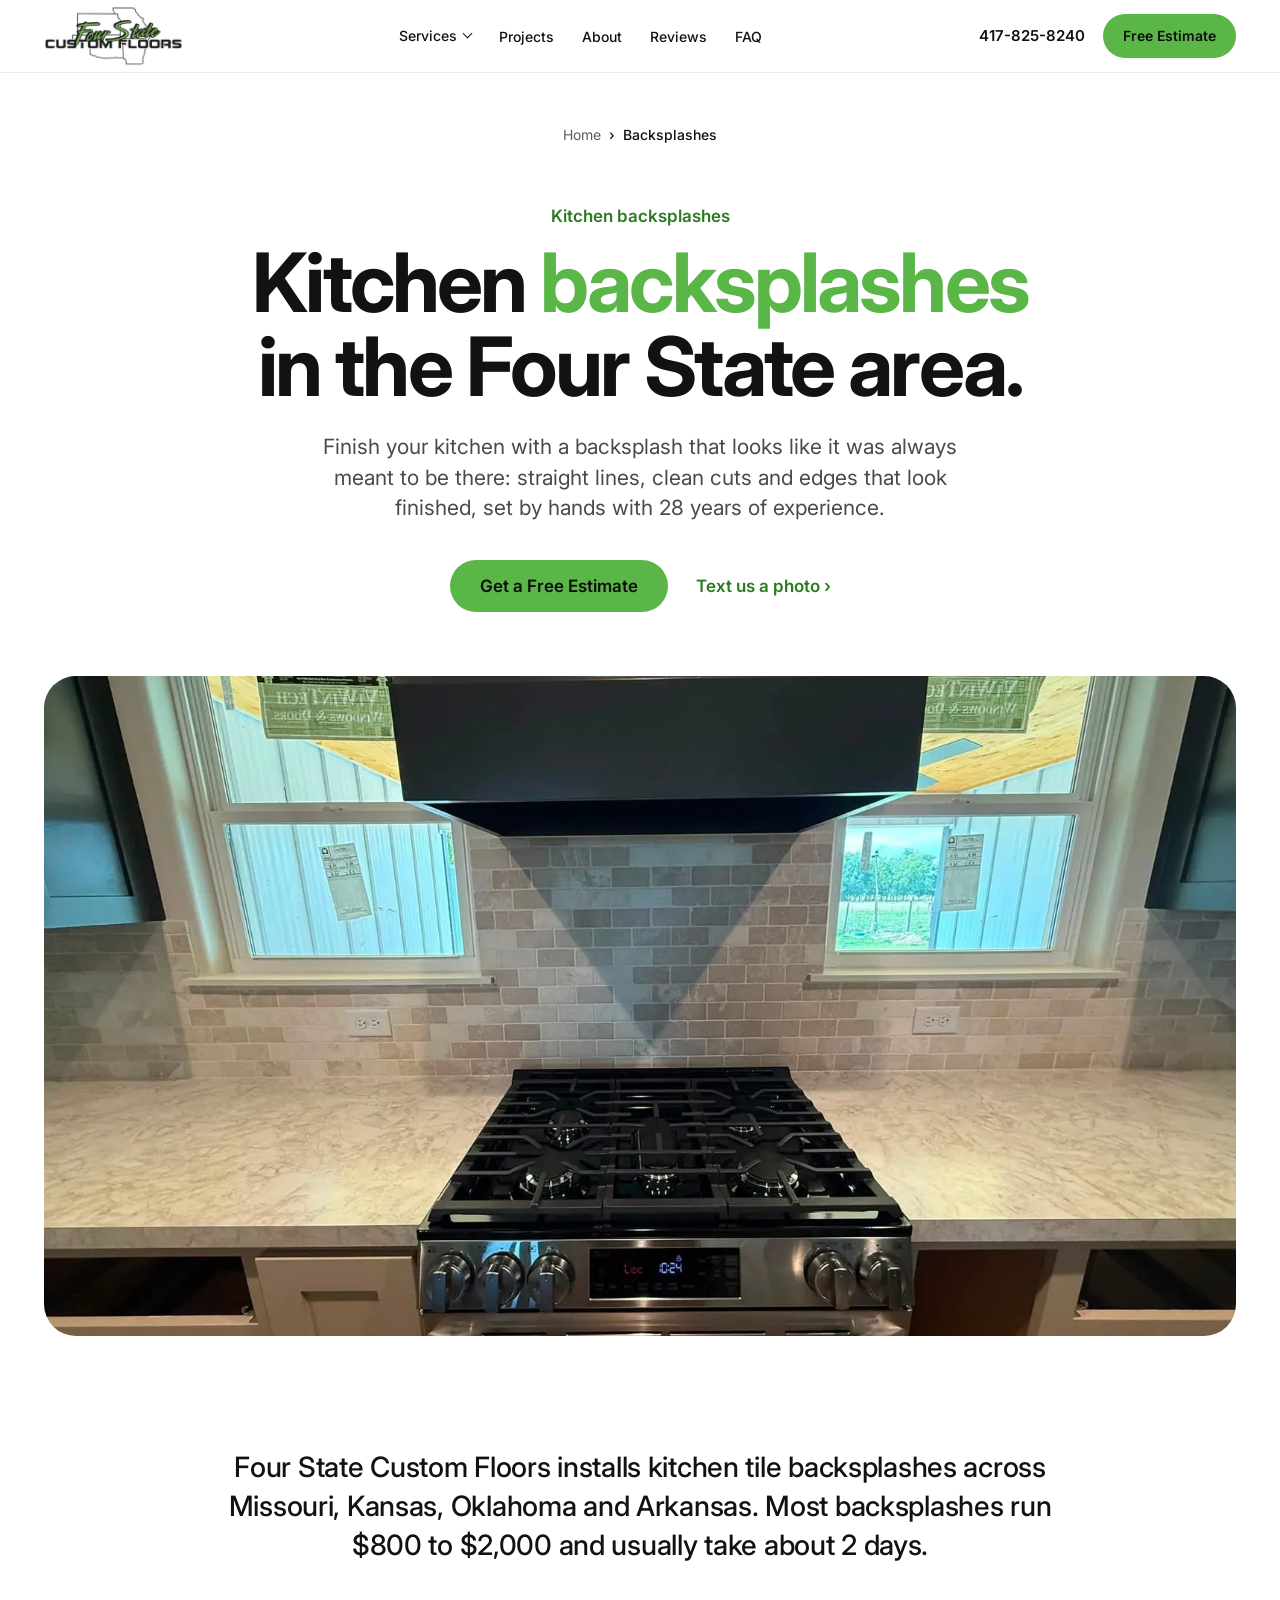
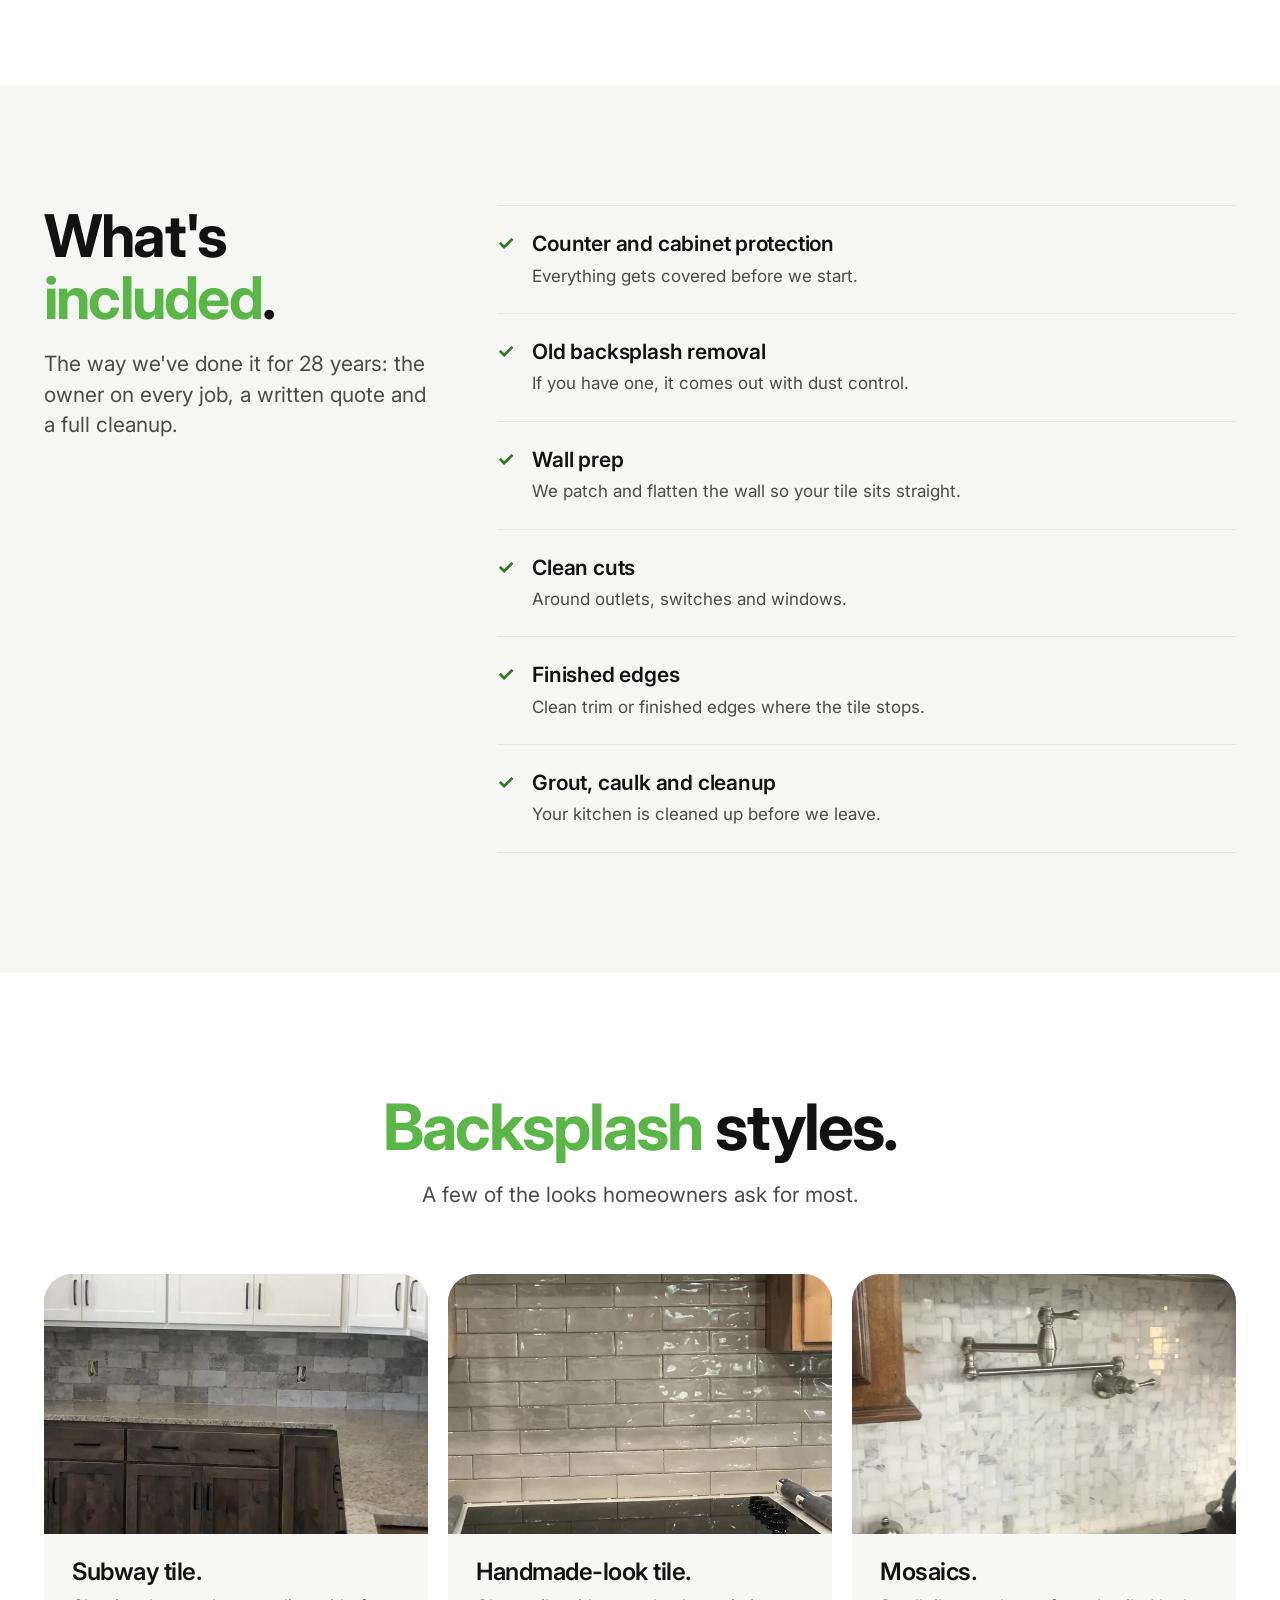
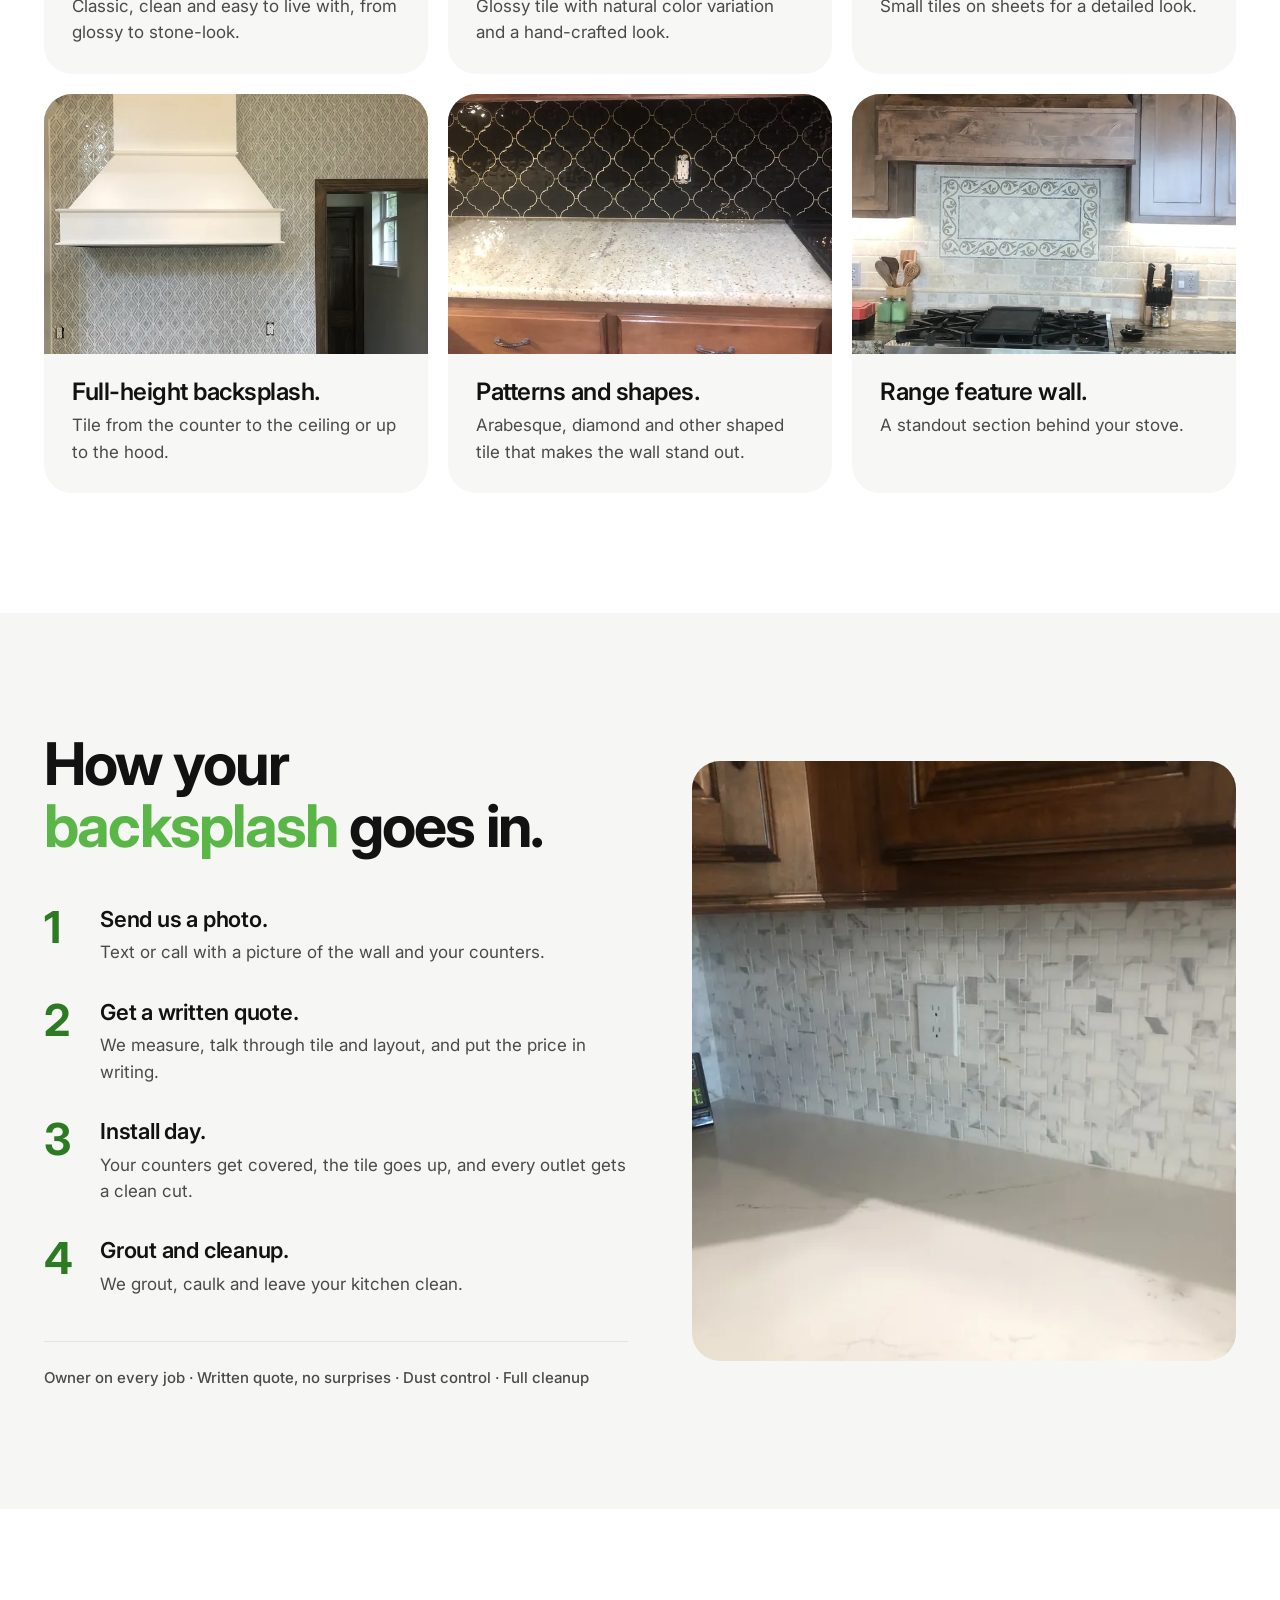
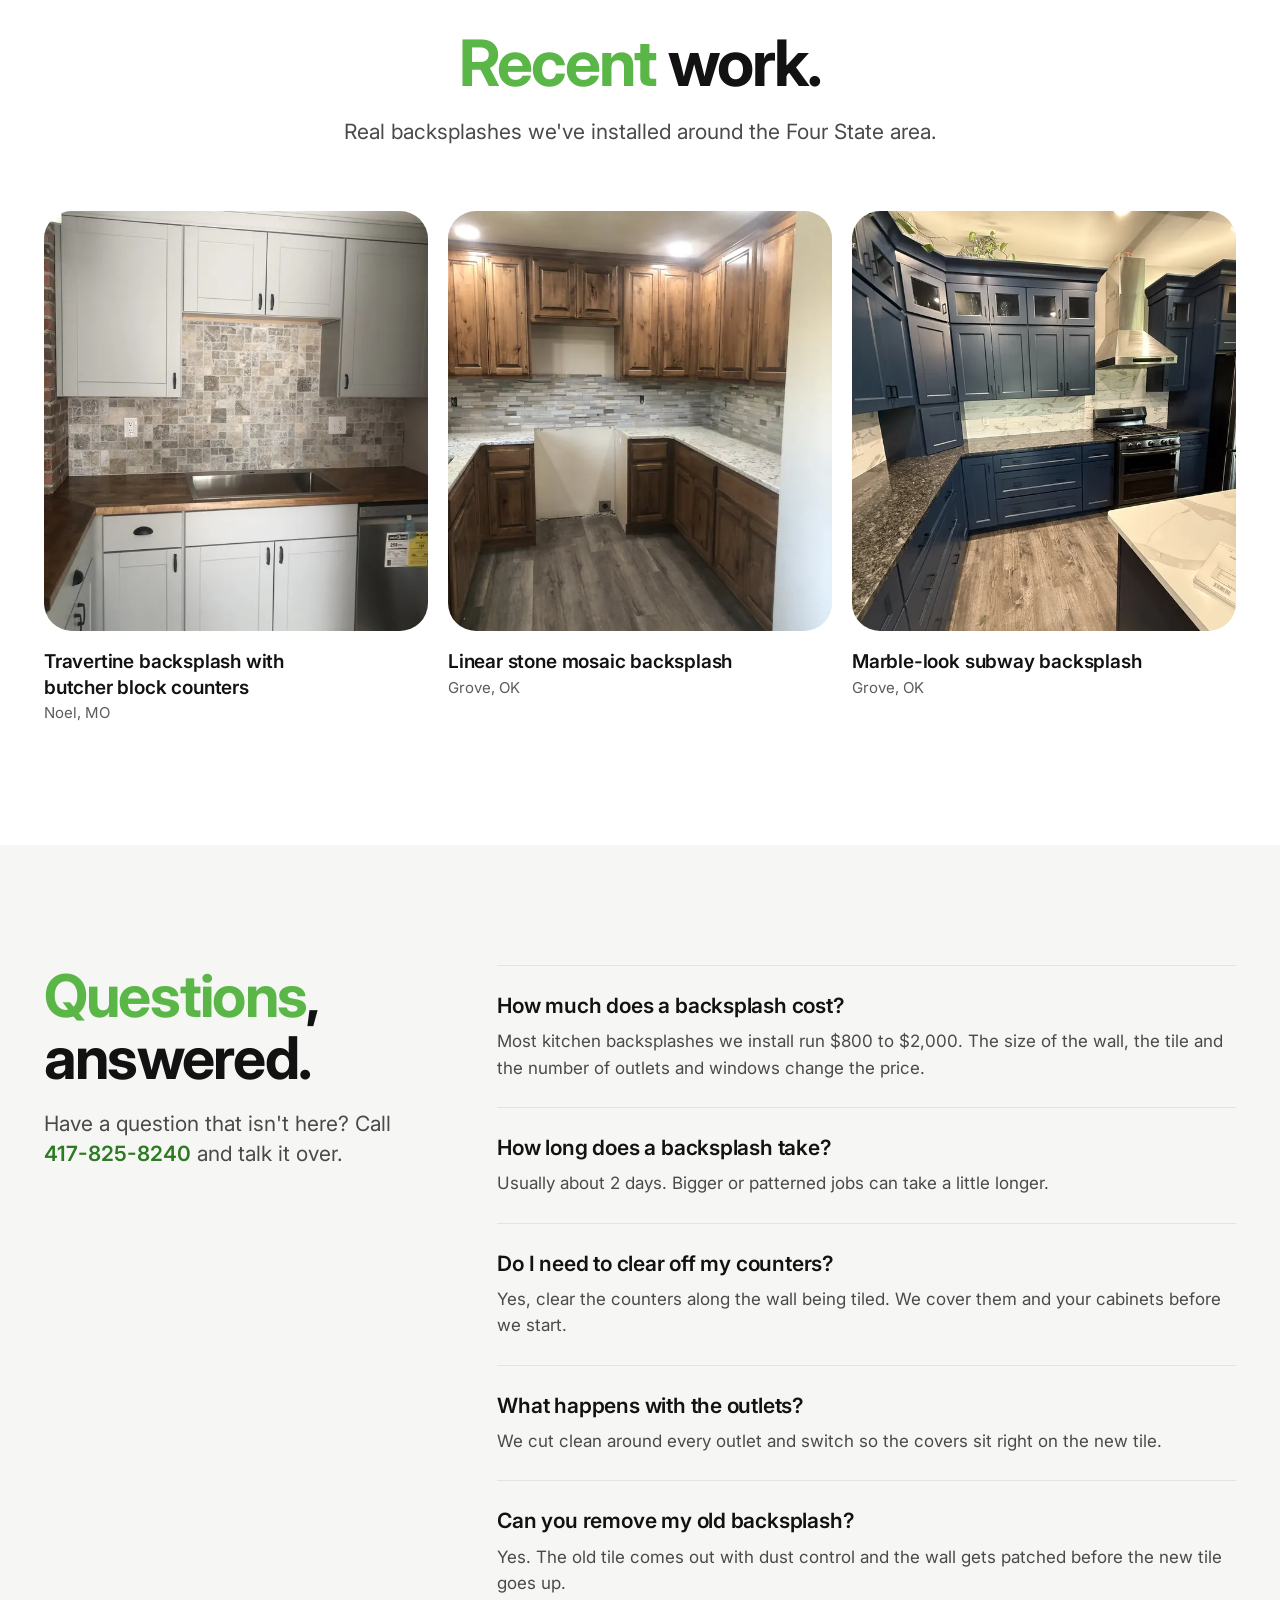
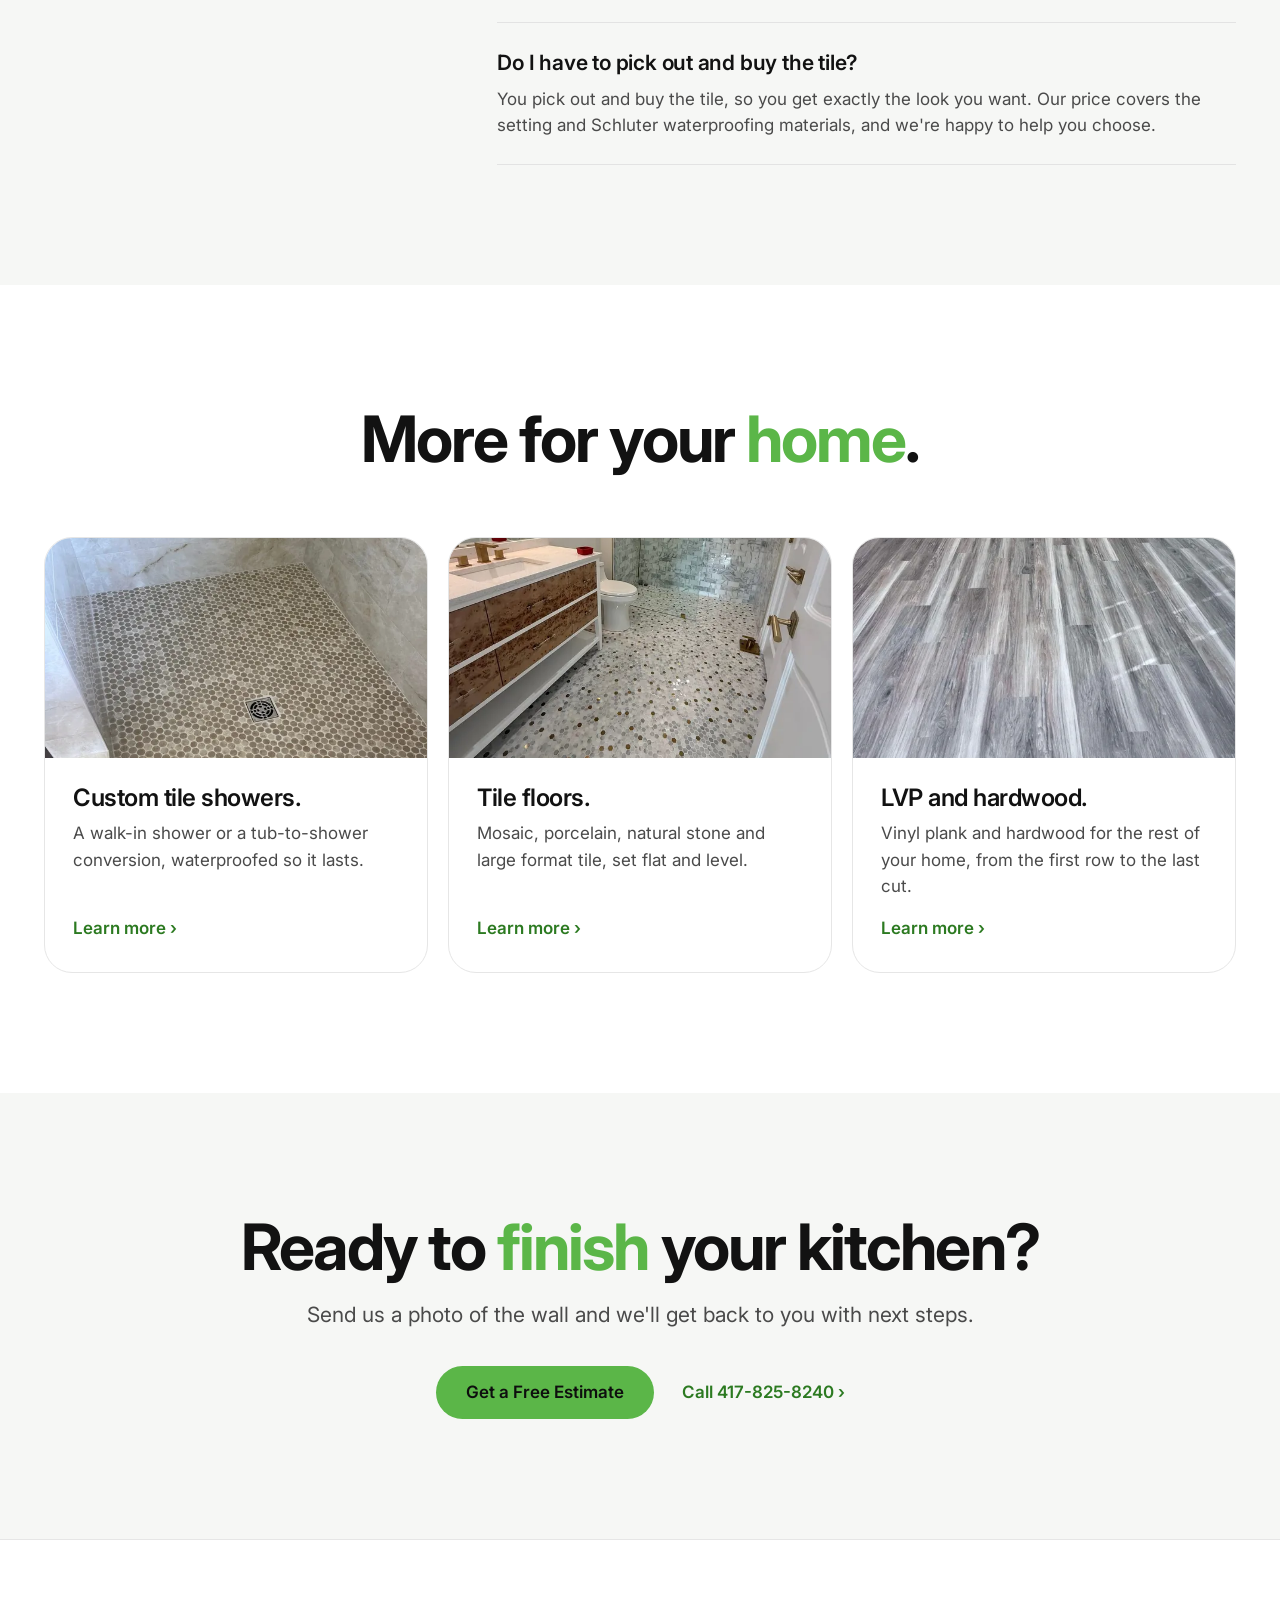
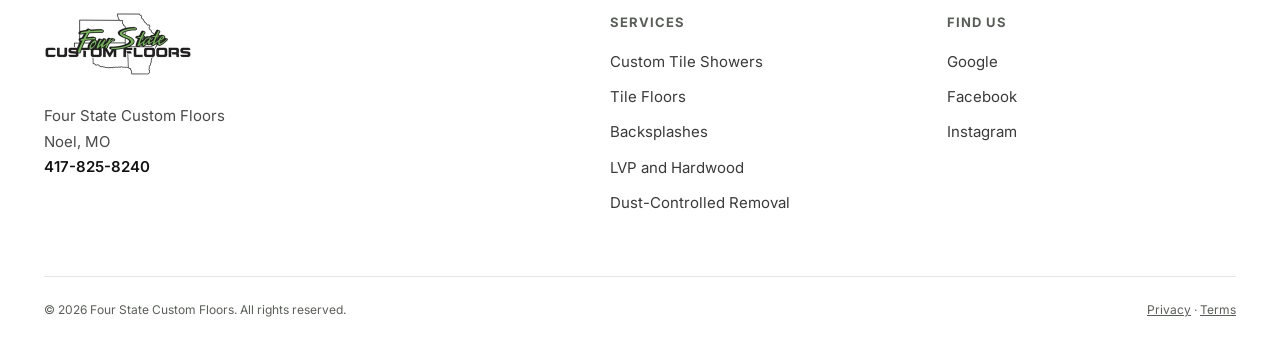
==== backsplashes/index.html @ afe4f785 "Reviews: fix rotation stopping for good after a tap on phones Touch no longer pauses permanently. Ho" ====
<!doctype html>
<html lang="en">
<head>
  <meta charset="utf-8">
  <meta name="viewport" content="width=device-width, initial-scale=1">
  <title>Kitchen Backsplash Installation | Four State Custom Floors</title>
  <meta name="description" content="Kitchen tile backsplashes with clean cuts and finished edges across the Four State area. Written quote up front. Call 417-825-8240.">
  <link rel="canonical" href="https://www.fourstatecustomfloors.com/backsplashes/">
  <link rel="icon" href="../favicon.ico" sizes="any">
  <link rel="icon" type="image/png" href="../assets/favicon-32.png">
  <link rel="apple-touch-icon" href="../assets/apple-touch-icon.png">
  <meta name="theme-color" content="#FFFFFF">

  <meta property="og:type" content="website">
  <meta property="og:title" content="Kitchen Backsplash Installation | Four State Custom Floors">
  <meta property="og:description" content="Kitchen tile backsplashes with clean cuts and finished edges across the Four State area. Written quote up front. Call 417-825-8240.">
  <meta property="og:url" content="https://www.fourstatecustomfloors.com/backsplashes/">
  <meta property="og:site_name" content="Four State Custom Floors">
  <!-- Share image: switch to https://www.fourstatecustomfloors.com/assets/share-image.jpg at launch -->
  <meta property="og:image" content="https://motion-parker.github.io/FourStateCustomFloors/assets/share-image.jpg">
  <meta property="og:image:width" content="1200">
  <meta property="og:image:height" content="630">
  <meta property="og:image:alt" content="Four State Custom Floors logo">
  <meta name="twitter:card" content="summary_large_image">
  <meta name="twitter:image" content="https://motion-parker.github.io/FourStateCustomFloors/assets/share-image.jpg">

  <link rel="preconnect" href="https://fonts.googleapis.com">
  <link rel="preconnect" href="https://fonts.gstatic.com" crossorigin>
  <link href="https://fonts.googleapis.com/css2?family=Inter:wght@400;500;600;700&display=swap" rel="stylesheet">
  <link rel="stylesheet" href="../assets/styles.css?v=20261116g">

  <script type="application/ld+json">
{
  "@context": "https://schema.org",
  "@graph": [
    {
      "@type": "Service",
      "name": "Backsplashes",
      "serviceType": "Backsplashes",
      "url": "https://www.fourstatecustomfloors.com/backsplashes/",
      "description": "Four State Custom Floors installs kitchen tile backsplashes across Missouri, Kansas, Oklahoma and Arkansas. Most backsplashes run $800 to $2,000 and usually take about 2 days.",
      "provider": {
        "@type": "HomeAndConstructionBusiness",
        "@id": "https://www.fourstatecustomfloors.com/#business",
        "name": "Four State Custom Floors",
        "telephone": "+1-417-825-8240"
      },
      "areaServed": [
        {
          "@type": "State",
          "name": "Missouri"
        },
        {
          "@type": "State",
          "name": "Kansas"
        },
        {
          "@type": "State",
          "name": "Oklahoma"
        },
        {
          "@type": "State",
          "name": "Arkansas"
        }
      ]
    },
    {
      "@type": "BreadcrumbList",
      "itemListElement": [
        {
          "@type": "ListItem",
          "position": 1,
          "name": "Home",
          "item": "https://www.fourstatecustomfloors.com/"
        },
        {
          "@type": "ListItem",
          "position": 2,
          "name": "Backsplashes",
          "item": "https://www.fourstatecustomfloors.com/backsplashes/"
        }
      ]
    },
    {
      "@type": "FAQPage",
      "mainEntity": [
        {
          "@type": "Question",
          "name": "How much does a backsplash cost?",
          "acceptedAnswer": {
            "@type": "Answer",
            "text": "Most kitchen backsplashes we install run $800 to $2,000. The size of the wall, the tile and the number of outlets and windows change the price."
          }
        },
        {
          "@type": "Question",
          "name": "How long does a backsplash take?",
          "acceptedAnswer": {
            "@type": "Answer",
            "text": "Usually about 2 days. Bigger or patterned jobs can take a little longer."
          }
        },
        {
          "@type": "Question",
          "name": "Do I need to clear off my counters?",
          "acceptedAnswer": {
            "@type": "Answer",
            "text": "Yes, clear the counters along the wall being tiled. We cover them and your cabinets before we start."
          }
        },
        {
          "@type": "Question",
          "name": "What happens with the outlets?",
          "acceptedAnswer": {
            "@type": "Answer",
            "text": "We cut clean around every outlet and switch so the covers sit right on the new tile."
          }
        },
        {
          "@type": "Question",
          "name": "Can you remove my old backsplash?",
          "acceptedAnswer": {
            "@type": "Answer",
            "text": "Yes. The old tile comes out with dust control and the wall gets patched before the new tile goes up."
          }
        },
        {
          "@type": "Question",
          "name": "Do I have to pick out and buy the tile?",
          "acceptedAnswer": {
            "@type": "Answer",
            "text": "You pick out and buy the tile, so you get exactly the look you want. Our price covers the setting and Schluter waterproofing materials, and we're happy to help you choose."
          }
        }
      ]
    }
  ]
}
  </script>
</head>
<body>
  <a class="skip-link" href="#main">Skip to content</a>

  <!-- ===== Header ===== -->
  <header class="site-header">
    <div class="container header-inner">
      <a class="logo" href="../">
        <img src="../assets/four-state-logo.webp" alt="Four State Custom Floors" width="139" height="60">
      </a>

      <nav class="nav" aria-label="Main">
        <ul>
          <li class="has-drop">
            <a href="../#services" class="drop-toggle" aria-haspopup="true">Services<span class="caret" aria-hidden="true"></span></a>
            <div class="drop">
              <ul>
                <li><a href="../custom-tile-showers/">Custom Tile Showers<small>Our specialty</small></a></li>
                <li><a href="../tile-flooring/">Tile Floors</a></li>
                <li><a href="../backsplashes/" aria-current="page">Backsplashes</a></li>
                <li><a href="../vinyl-plank-and-hardwood/">LVP and Hardwood</a></li>
                <li><a href="../dust-free-tile-removal/">Dust-Controlled Removal</a></li>
              </ul>
              <a class="drop-all" href="../#services">See all services &rsaquo;</a>
            </div>
          </li>
          <li><a href="../#projects">Projects</a></li>
          <li><a href="../#about">About</a></li>
          <li><a href="../#reviews">Reviews</a></li>
          <li><a href="../#faq">FAQ</a></li>
        </ul>
      </nav>

      <div class="header-actions">
        <a class="header-phone desk-only" href="tel:+14178258240">417-825-8240</a>
        <a class="btn btn--sm desk-only" href="../#estimate">Free Estimate</a>
        <details class="menu">
          <summary aria-label="Open menu"><i></i></summary>
          <div class="menu-panel">
            <nav aria-label="Mobile">
              <details class="m-sub">
                <summary>Services<span class="caret" aria-hidden="true"></span></summary>
                <div class="m-sub-links">
                <a href="../custom-tile-showers/">Custom Tile Showers</a>
                <a href="../tile-flooring/">Tile Floors</a>
                <a href="../backsplashes/" aria-current="page">Backsplashes</a>
                <a href="../vinyl-plank-and-hardwood/">LVP and Hardwood</a>
                <a href="../dust-free-tile-removal/">Dust-Controlled Removal</a>
                <a class="m-sub-all" href="../#services">See all services &rsaquo;</a>
                </div>
              </details>
              <a href="../#projects">Projects</a>
              <a href="../#about">About</a>
              <a href="../#reviews">Reviews</a>
              <a href="../#faq">FAQ</a>
            </nav>
            <div class="menu-ctas">
              <a class="btn btn--block" href="../#estimate">Get a Free Estimate</a>
              <a class="btn btn--outline btn--block" href="tel:+14178258240">Call 417-825-8240</a>
            </div>
          </div>
        </details>
      </div>
    </div>
  </header>

  <main id="main">

    <!-- ===== Hero ===== -->
    <section class="hero page-hero">
      <div class="container">
        <nav class="crumbs" aria-label="Breadcrumb">
          <ol>
            <li><a href="../">Home</a></li>
            <li aria-current="page">Backsplashes</li>
          </ol>
        </nav>
        <p class="eyebrow">Kitchen backsplashes</p>
        <h1 class="h1">Kitchen <span class="accent">backsplashes</span> in the Four State area.</h1>
        <p class="subhead">Finish your kitchen with a backsplash that looks like it was always meant to be there: straight lines, clean cuts and edges that look finished, set by hands with 28 years of experience.</p>
        <div class="cta-row">
          <a class="btn" href="../#estimate">Get a Free Estimate</a>
          <a class="link-cta" href="sms:+14178258240">Text us a photo&nbsp;›</a>
        </div>
        <div class="hero-photo ph has-img"><img src="../assets/photos/stone-subway-tile-kitchen-backsplash-1600.webp" srcset="../assets/photos/stone-subway-tile-kitchen-backsplash-640.webp 640w, ../assets/photos/stone-subway-tile-kitchen-backsplash-800.webp 800w, ../assets/photos/stone-subway-tile-kitchen-backsplash-1000.webp 1000w, ../assets/photos/stone-subway-tile-kitchen-backsplash-1600.webp 1600w" sizes="(min-width: 1240px) 1192px, 100vw" width="2048" height="1536" alt="Stone subway tile backsplash behind a range, between two windows" style="object-position: 50% 50%" fetchpriority="high" decoding="async"></div>
      </div>
    </section>

    <!-- ===== Answer block ===== -->
    <section class="answer" aria-label="About this service">
      <div class="container">
        <p class="lead reveal">Four State Custom Floors installs kitchen tile backsplashes across Missouri, Kansas, Oklahoma and Arkansas. Most backsplashes run $800 to $2,000 and usually take about 2 days.</p>
      </div>
    </section>

    <!-- ===== What's included ===== -->
    <section class="section band-soft" aria-labelledby="inc-h">
      <div class="container split split--top">
        <div class="faq-head reveal">
          <h2 class="h2 h2--split" id="inc-h">What&#x27;s <span class="accent">included</span>.</h2>
          <p class="subhead">The way we've done it for 28 years: the owner on every job, a written quote and a full cleanup.</p>
        </div>
        <ul class="check-list reveal">
          <li><span class="check" aria-hidden="true">✓</span><div><h3>Counter and cabinet protection</h3><p>Everything gets covered before we start.</p></div></li>
          <li><span class="check" aria-hidden="true">✓</span><div><h3>Old backsplash removal</h3><p>If you have one, it comes out with dust control.</p></div></li>
          <li><span class="check" aria-hidden="true">✓</span><div><h3>Wall prep</h3><p>We patch and flatten the wall so your tile sits straight.</p></div></li>
          <li><span class="check" aria-hidden="true">✓</span><div><h3>Clean cuts</h3><p>Around outlets, switches and windows.</p></div></li>
          <li><span class="check" aria-hidden="true">✓</span><div><h3>Finished edges</h3><p>Clean trim or finished edges where the tile stops.</p></div></li>
          <li><span class="check" aria-hidden="true">✓</span><div><h3>Grout, caulk and cleanup</h3><p>Your kitchen is cleaned up before we leave.</p></div></li>
        </ul>
      </div>
    </section>

    <!-- ===== Options ===== -->
    <section class="section" aria-labelledby="opt-h">
      <div class="container">
        <div class="section-head reveal">
          <h2 class="h2" id="opt-h"><span class="accent">Backsplash</span> styles.</h2>
          <p class="subhead">A few of the looks homeowners ask for most.</p>
        </div>
        <div class="grid">
          <article class="bento-card bento-third reveal">
            <div class="ph has-img"><img src="../assets/photos/stone-look-subway-backsplash-white-cabinets-1000.webp" srcset="../assets/photos/stone-look-subway-backsplash-white-cabinets-640.webp 640w, ../assets/photos/stone-look-subway-backsplash-white-cabinets-800.webp 800w, ../assets/photos/stone-look-subway-backsplash-white-cabinets-1000.webp 1000w" sizes="(min-width: 900px) 30vw, 100vw" width="1512" height="2016" alt="Stone-look subway tile backsplash under white cabinets" style="object-position: 50% 55%" loading="lazy" decoding="async"></div>
            <div class="bento-text"><h3 class="h3">Subway tile.</h3><p>Classic, clean and easy to live with, from glossy to stone-look.</p></div>
          </article>
          <article class="bento-card bento-third reveal">
            <div class="ph has-img"><img src="../assets/photos/handmade-gray-subway-tile-cooktop-backsplash-1000.webp" srcset="../assets/photos/handmade-gray-subway-tile-cooktop-backsplash-640.webp 640w, ../assets/photos/handmade-gray-subway-tile-cooktop-backsplash-800.webp 800w, ../assets/photos/handmade-gray-subway-tile-cooktop-backsplash-1000.webp 1000w" sizes="(min-width: 900px) 30vw, 100vw" width="1512" height="2016" alt="Glossy handmade-look gray subway tile behind a cooktop" style="object-position: 50% 40%" loading="lazy" decoding="async"></div>
            <div class="bento-text"><h3 class="h3">Handmade-look tile.</h3><p>Glossy tile with natural color variation and a hand-crafted look.</p></div>
          </article>
          <article class="bento-card bento-third reveal">
            <div class="ph has-img"><img src="../assets/photos/marble-basketweave-backsplash-pot-filler-1000.webp" srcset="../assets/photos/marble-basketweave-backsplash-pot-filler-640.webp 640w, ../assets/photos/marble-basketweave-backsplash-pot-filler-800.webp 800w, ../assets/photos/marble-basketweave-backsplash-pot-filler-1000.webp 1000w" sizes="(min-width: 900px) 30vw, 100vw" width="1512" height="2016" alt="Marble basketweave mosaic backsplash behind a range with a pot filler" style="object-position: 50% 45%" loading="lazy" decoding="async"></div>
            <div class="bento-text"><h3 class="h3">Mosaics.</h3><p>Small tiles on sheets for a detailed look.</p></div>
          </article>
          <article class="bento-card bento-third reveal">
            <div class="ph has-img"><img src="../assets/photos/diamond-tile-full-height-backsplash-range-hood-1000.webp" srcset="../assets/photos/diamond-tile-full-height-backsplash-range-hood-640.webp 640w, ../assets/photos/diamond-tile-full-height-backsplash-range-hood-800.webp 800w, ../assets/photos/diamond-tile-full-height-backsplash-range-hood-1000.webp 1000w" sizes="(min-width: 900px) 30vw, 100vw" width="1512" height="2016" alt="Diamond pattern tile running full height around a white range hood" style="object-position: 50% 35%" loading="lazy" decoding="async"></div>
            <div class="bento-text"><h3 class="h3">Full-height backsplash.</h3><p>Tile from the counter to the ceiling or up to the hood.</p></div>
          </article>
          <article class="bento-card bento-third reveal">
            <div class="ph has-img"><img src="../assets/photos/black-arabesque-tile-backsplash-1000.webp" srcset="../assets/photos/black-arabesque-tile-backsplash-640.webp 640w, ../assets/photos/black-arabesque-tile-backsplash-800.webp 800w, ../assets/photos/black-arabesque-tile-backsplash-1000.webp 1000w" sizes="(min-width: 900px) 30vw, 100vw" width="1512" height="2016" alt="Black arabesque tile backsplash with light grout lines" style="object-position: 50% 50%" loading="lazy" decoding="async"></div>
            <div class="bento-text"><h3 class="h3">Patterns and shapes.</h3><p>Arabesque, diamond and other shaped tile that makes the wall stand out.</p></div>
          </article>
          <article class="bento-card bento-third reveal">
            <div class="ph has-img"><img src="../assets/photos/travertine-range-wall-mosaic-medallion-1000.webp" srcset="../assets/photos/travertine-range-wall-mosaic-medallion-640.webp 640w, ../assets/photos/travertine-range-wall-mosaic-medallion-800.webp 800w, ../assets/photos/travertine-range-wall-mosaic-medallion-1000.webp 1000w" sizes="(min-width: 900px) 30vw, 100vw" width="1512" height="2016" alt="Travertine backsplash with a mosaic medallion behind a range" style="object-position: 50% 55%" loading="lazy" decoding="async"></div>
            <div class="bento-text"><h3 class="h3">Range feature wall.</h3><p>A standout section behind your stove.</p></div>
          </article>
        </div>
      </div>
    </section>

    <!-- ===== Process ===== -->
    <section class="section band-soft" aria-labelledby="proc-h">
      <div class="container split">
        <div class="split-text reveal">
          <h2 class="h2 h2--split" id="proc-h">How your <span class="accent">backsplash</span> goes in.</h2>
          <ol class="steps">
            <li class="step">
              <span class="step-num" aria-hidden="true">1</span>
              <div>
                <h3>Send us a photo.</h3>
                <p>Text or call with a picture of the wall and your counters.</p>
              </div>
            </li>
            <li class="step">
              <span class="step-num" aria-hidden="true">2</span>
              <div>
                <h3>Get a written quote.</h3>
                <p>We measure, talk through tile and layout, and put the price in writing.</p>
              </div>
            </li>
            <li class="step">
              <span class="step-num" aria-hidden="true">3</span>
              <div>
                <h3>Install day.</h3>
                <p>Your counters get covered, the tile goes up, and every outlet gets a clean cut.</p>
              </div>
            </li>
            <li class="step">
              <span class="step-num" aria-hidden="true">4</span>
              <div>
                <h3>Grout and cleanup.</h3>
                <p>We grout, caulk and leave your kitchen clean.</p>
              </div>
            </li>
          </ol>
          <p class="promise">Owner on every job · Written quote, no surprises · Dust control · Full cleanup</p>
        </div>
        <div class="split-media reveal">
          <div class="steps-photo ph has-img"><img src="../assets/photos/marble-basketweave-mosaic-backsplash-outlet-1000.webp" srcset="../assets/photos/marble-basketweave-mosaic-backsplash-outlet-640.webp 640w, ../assets/photos/marble-basketweave-mosaic-backsplash-outlet-800.webp 800w, ../assets/photos/marble-basketweave-mosaic-backsplash-outlet-1000.webp 1000w" sizes="(min-width: 900px) 45vw, 100vw" width="1512" height="2016" alt="Marble basketweave mosaic backsplash cut cleanly around an outlet" style="object-position: 50% 40%" loading="lazy" decoding="async"></div>
        </div>
      </div>
    </section>

    <!-- ===== Projects ===== -->
    <section class="section" aria-labelledby="proj-h">
      <div class="container">
        <div class="section-head reveal">
          <h2 class="h2" id="proj-h"><span class="accent">Recent</span> work.</h2>
          <p class="subhead">Real backsplashes we&#x27;ve installed around the Four State area.</p>
        </div>
        <div class="grid">
          <article class="project reveal">
            <div class="ph has-img"><img src="../assets/photos/travertine-versailles-backsplash-butcher-block-1000.webp" srcset="../assets/photos/travertine-versailles-backsplash-butcher-block-640.webp 640w, ../assets/photos/travertine-versailles-backsplash-butcher-block-800.webp 800w, ../assets/photos/travertine-versailles-backsplash-butcher-block-1000.webp 1000w" sizes="(min-width: 900px) 30vw, 100vw" width="1512" height="2016" alt="Travertine tile backsplash in a mixed pattern above butcher block counters" style="object-position: 50% 55%" loading="lazy" decoding="async"></div>
            <h3>Travertine backsplash with butcher block counters</h3>
            <p class="caption">Noel, MO</p>
          </article>
          <article class="project reveal">
            <div class="ph has-img"><img src="../assets/photos/linear-stone-mosaic-backsplash-kitchen-1000.webp" srcset="../assets/photos/linear-stone-mosaic-backsplash-kitchen-640.webp 640w, ../assets/photos/linear-stone-mosaic-backsplash-kitchen-800.webp 800w, ../assets/photos/linear-stone-mosaic-backsplash-kitchen-1000.webp 1000w" sizes="(min-width: 900px) 30vw, 100vw" width="1512" height="2016" alt="Linear stone mosaic backsplash wrapping a kitchen with alder cabinets" style="object-position: 50% 40%" loading="lazy" decoding="async"></div>
            <h3>Linear stone mosaic backsplash</h3>
            <p class="caption">Grove, OK</p>
          </article>
          <article class="project reveal">
            <div class="ph has-img"><img src="../assets/photos/navy-kitchen-marble-look-subway-backsplash-1000.webp" srcset="../assets/photos/navy-kitchen-marble-look-subway-backsplash-640.webp 640w, ../assets/photos/navy-kitchen-marble-look-subway-backsplash-800.webp 800w, ../assets/photos/navy-kitchen-marble-look-subway-backsplash-1000.webp 1000w" sizes="(min-width: 900px) 30vw, 100vw" width="1512" height="2016" alt="Marble-look subway tile backsplash behind a range in a navy kitchen with LVP floors" style="object-position: 50% 45%" loading="lazy" decoding="async"></div>
            <h3>Marble-look subway backsplash</h3>
            <p class="caption">Grove, OK</p>
          </article>
        </div>
      </div>
    </section>

    <!-- ===== FAQ ===== -->
    <section class="section band-soft" id="faq">
      <div class="container split split--top">
        <div class="faq-head reveal">
          <h2 class="h2 h2--split"><span class="accent">Questions</span>, answered.</h2>
          <p class="subhead">Have a question that isn't here? Call <a class="link-cta" style="display:inline;font-size:inherit;white-space:nowrap" href="tel:+14178258240">417-825-8240</a> and talk it over.</p>
        </div>
        <div class="faq-list reveal">
          <div class="faq-item">
            <h3>How much does a backsplash cost?</h3>
            <p>Most kitchen backsplashes we install run $800 to $2,000. The size of the wall, the tile and the number of outlets and windows change the price.</p>
          </div>
          <div class="faq-item">
            <h3>How long does a backsplash take?</h3>
            <p>Usually about 2 days. Bigger or patterned jobs can take a little longer.</p>
          </div>
          <div class="faq-item">
            <h3>Do I need to clear off my counters?</h3>
            <p>Yes, clear the counters along the wall being tiled. We cover them and your cabinets before we start.</p>
          </div>
          <div class="faq-item">
            <h3>What happens with the outlets?</h3>
            <p>We cut clean around every outlet and switch so the covers sit right on the new tile.</p>
          </div>
          <div class="faq-item">
            <h3>Can you remove my old backsplash?</h3>
            <p>Yes. The old tile comes out with dust control and the wall gets patched before the new tile goes up.</p>
          </div>
          <div class="faq-item">
            <h3>Do I have to pick out and buy the tile?</h3>
            <p>You pick out and buy the tile, so you get exactly the look you want. Our price covers the setting and Schluter waterproofing materials, and we&#x27;re happy to help you choose.</p>
          </div>
        </div>
      </div>
    </section>

    <!-- ===== Related services ===== -->
    <section class="section" aria-labelledby="rel-h">
      <div class="container">
        <div class="section-head reveal">
          <h2 class="h2" id="rel-h">More for your <span class="accent">home</span>.</h2>
        </div>
        <div class="grid">
          <a class="card-link svc reveal" href="../custom-tile-showers/">
            <div class="ph has-img"><img src="../assets/photos/penny-tile-shower-floor-marble-look-walls-1536.webp" srcset="../assets/photos/penny-tile-shower-floor-marble-look-walls-640.webp 640w, ../assets/photos/penny-tile-shower-floor-marble-look-walls-800.webp 800w, ../assets/photos/penny-tile-shower-floor-marble-look-walls-1000.webp 1000w, ../assets/photos/penny-tile-shower-floor-marble-look-walls-1536.webp 1536w" sizes="(min-width: 900px) 30vw, 100vw" width="1536" height="2048" alt="Custom walk-in shower with a penny tile floor sloped to a square drain, marble-look wall tile and a tiled curb" style="object-position: 50% 22%" loading="lazy" decoding="async"></div>
            <div class="card-body">
              <h3 class="h3">Custom tile showers.</h3>
              <p>A walk-in shower or a tub-to-shower conversion, waterproofed so it lasts.</p>
              <span class="more">Learn more ›</span>
            </div>
          </a>
          <a class="card-link svc reveal" href="../tile-flooring/">
            <div class="ph has-img"><img src="../assets/photos/hex-mosaic-bathroom-floor-walk-in-shower-1000.webp" srcset="../assets/photos/hex-mosaic-bathroom-floor-walk-in-shower-640.webp 640w, ../assets/photos/hex-mosaic-bathroom-floor-walk-in-shower-800.webp 800w, ../assets/photos/hex-mosaic-bathroom-floor-walk-in-shower-1000.webp 1000w" sizes="(min-width: 900px) 30vw, 100vw" width="1536" height="2048" alt="Bathroom floor in white and gray hex mosaic with brass accent tiles" style="object-position: 50% 75%" loading="lazy" decoding="async"></div>
            <div class="card-body">
              <h3 class="h3">Tile floors.</h3>
              <p>Mosaic, porcelain, natural stone and large format tile, set flat and level.</p>
              <span class="more">Learn more ›</span>
            </div>
          </a>
          <a class="card-link svc reveal" href="../vinyl-plank-and-hardwood/">
            <div class="ph has-img"><img src="../assets/photos/gray-wood-look-lvp-floor-bedroom-1440.webp" srcset="../assets/photos/gray-wood-look-lvp-floor-bedroom-640.webp 640w, ../assets/photos/gray-wood-look-lvp-floor-bedroom-800.webp 800w, ../assets/photos/gray-wood-look-lvp-floor-bedroom-1000.webp 1000w, ../assets/photos/gray-wood-look-lvp-floor-bedroom-1440.webp 1440w" sizes="(min-width: 900px) 30vw, 100vw" width="1440" height="750" alt="Gray wood-look vinyl plank floor with staggered seams across a bedroom" style="object-position: 50% 50%" loading="lazy" decoding="async"></div>
            <div class="card-body">
              <h3 class="h3">LVP and hardwood.</h3>
              <p>Vinyl plank and hardwood for the rest of your home, from the first row to the last cut.</p>
              <span class="more">Learn more ›</span>
            </div>
          </a>
        </div>
      </div>
    </section>

    <!-- ===== Final CTA ===== -->
    <section class="section band-soft final-cta">
      <div class="container">
        <div class="section-head reveal">
          <h2 class="h2">Ready to <span class="accent">finish</span> your kitchen?</h2>
          <p class="subhead">Send us a photo of the wall and we&#x27;ll get back to you with next steps.</p>
        </div>
        <div class="cta-row reveal">
          <a class="btn" href="../#estimate">Get a Free Estimate</a>
          <a class="link-cta" href="tel:+14178258240">Call 417-825-8240&nbsp;›</a>
        </div>
      </div>
    </section>
  </main>

  <!-- ===== Footer ===== -->
  <footer class="site-footer">
    <div class="container">
      <div class="footer-top">
        <div class="footer-brand">
          <a class="logo" href="../">
            <img src="../assets/four-state-logo.webp" alt="Four State Custom Floors" width="148" height="64" loading="lazy">
          </a>
          <address class="nap">
            Four State Custom Floors<br>
            Noel, MO<br>
            <a href="tel:+14178258240">417-825-8240</a>
          </address>
        </div>
        <nav class="footer-col" aria-label="Services">
          <h2>Services</h2>
          <ul>
            <li><a href="../custom-tile-showers/">Custom Tile Showers</a></li>
            <li><a href="../tile-flooring/">Tile Floors</a></li>
            <li><a href="../backsplashes/">Backsplashes</a></li>
            <li><a href="../vinyl-plank-and-hardwood/">LVP and Hardwood</a></li>
            <li><a href="../dust-free-tile-removal/">Dust-Controlled Removal</a></li>
          </ul>
        </nav>
        <nav class="footer-col" aria-label="Find us">
          <h2>Find us</h2>
          <ul>
            <li><a href="https://maps.app.goo.gl/QmneSirVp7D9XJJp6" target="_blank" rel="noopener">Google</a></li>
            <li><a href="https://www.facebook.com/fourstatecustomfloors" target="_blank" rel="noopener">Facebook</a></li>
            <li><a href="https://www.instagram.com/four_state_custom_floors" target="_blank" rel="noopener">Instagram</a></li>
          </ul>
        </nav>
      </div>
      <div class="footer-bottom fine">
        <span>© 2026 Four State Custom Floors. All rights reserved.</span>
        <span><a href="../privacy/">Privacy</a> · <a href="../terms/">Terms</a></span>
      </div>
    </div>
  </footer>

  <!-- ===== Mobile sticky bar ===== -->
  <div class="mobile-bar">
    <a class="btn btn--outline" href="tel:+14178258240">Call now</a>
    <a class="btn" href="../#estimate">Free Estimate</a>
  </div>

  <script src="../assets/main.js?v=20261116g" defer></script>
</body>
</html>
---- assets/styles.css ----
/* Four State Custom Floors: global styles. Tokens from docs/design-system.md */
:root {
  /* Color */
  --color-bg: #FFFFFF;
  --color-bg-soft: #F6F7F5;
  --color-surface: #F7F7F6;
  --color-text: #121212;
  --color-text-body: #3A3A3A;
  --color-text-muted: #4A4A4A;
  --color-text-quiet: #5A5E58;
  --color-green: #5BB648;
  --color-green-text: #2C7A21;
  --color-green-hover: #1F5A17;
  --color-on-green: #0E0E0E;
  --color-border: #E6E6E6;
  --color-border-strong: #D5D6D3;
  --color-divider: #E3E3E3;
  --color-header-border: #ECECEC;
  --color-pill-border: #E0E1DE;
  --color-map-land: #ECEEEA;    /* service area map: alternating state fills */
  --color-map-land-alt: #F3F4F1;

  /* Type */
  --font-sans: "Inter", system-ui, -apple-system, "Segoe UI", sans-serif;

  /* Radius */
  --radius-hero: 32px;
  --radius-card: 28px;
  --radius-stat: 20px;
  --radius-input: 12px;
  --radius-pill: 999px;

  /* Layout */
  --container: 1240px;
  --gutter: 24px;
  --section-y: 120px;
  --gap-cards: 20px;
}

/* ---------- Base ---------- */
*, *::before, *::after { box-sizing: border-box; }
html { scroll-behavior: smooth; scroll-padding-top: 88px; }
body {
  margin: 0;
  background: var(--color-bg);
  color: var(--color-text);
  font-family: var(--font-sans);
  font-size: 17px;
  line-height: 1.55;
  -webkit-font-smoothing: antialiased;
  -moz-osx-font-smoothing: grayscale;
}
img { max-width: 100%; display: block; }
h1, h2, h3, p { margin: 0; }
h1, h2, h3 { text-wrap: balance; }
a { color: inherit; }
ul, ol { margin: 0; padding: 0; list-style: none; }

.container { max-width: var(--container); margin: 0 auto; padding-inline: var(--gutter); }
.section { padding-block: var(--section-y); }
.band-soft { background: var(--color-bg-soft); }
.visually-hidden {
  position: absolute; width: 1px; height: 1px; padding: 0; margin: -1px;
  overflow: hidden; clip: rect(0 0 0 0); white-space: nowrap; border: 0;
}
.skip-link {
  position: absolute; left: 16px; top: -60px; z-index: 100;
  background: var(--color-text); color: #fff; padding: 10px 16px; border-radius: var(--radius-pill);
}
.skip-link:focus { top: 12px; }
:focus-visible { outline: 3px solid var(--color-green-text); outline-offset: 3px; }

/* ---------- Type ---------- */
.h1 { font-size: clamp(46px, 6.4vw, 92px); font-weight: 700; line-height: 1.02; letter-spacing: -0.035em; }
.accent { color: var(--color-green); } /* brand green by request: one key word per headline */
.h2 { font-size: clamp(40px, 5vw, 72px); font-weight: 700; line-height: 1.05; letter-spacing: -0.03em; }
.h2--split { font-size: clamp(40px, 4.6vw, 64px); }
.h3-lg { font-size: 32px; font-weight: 700; line-height: 1.2; letter-spacing: -0.02em; }
.h3 { font-size: 24px; font-weight: 600; line-height: 1.2; letter-spacing: -0.02em; }
.lead { font-size: 28px; font-weight: 500; line-height: 1.4; letter-spacing: -0.01em; }
.subhead { font-size: 21px; font-weight: 400; line-height: 1.45; color: var(--color-text-muted); }
.body-lg { font-size: 19px; color: var(--color-text-body); }
.eyebrow { font-size: 17px; font-weight: 600; line-height: 1.3; color: var(--color-green-text); margin-bottom: 14px; }
.tag {
  display: inline-block; font-size: 13px; font-weight: 700; line-height: 1.3;
  letter-spacing: 0.08em; text-transform: uppercase; color: var(--color-green-text); margin-bottom: 4px;
}
.caption { font-size: 15px; color: var(--color-text-quiet); line-height: 1.5; }
.fine { font-size: 12px; color: var(--color-text-quiet); line-height: 1.5; }

.section-head { max-width: 900px; margin: 0 auto 64px; text-align: center; }
.section-head .subhead { margin-top: 20px; }
@media (max-width: 600px) { .lead { font-size: 23px; } }

/* ---------- Buttons ---------- */
.btn {
  display: inline-flex; align-items: center; justify-content: center;
  background: var(--color-green); color: var(--color-on-green);
  font-family: inherit; font-size: 17px; font-weight: 600; line-height: 1.2;
  padding: 16px 30px; min-height: 52px;
  border: 0; border-radius: var(--radius-pill);
  text-decoration: none; cursor: pointer; white-space: nowrap;
  transition: background-color .15s ease;
}
.btn:hover { background: #6CC35A; }
.btn--sm { font-size: 14px; padding: 11px 20px; min-height: 44px; }
.btn--block { width: 100%; }
.btn--outline { background: #fff; border: 1px solid var(--color-border-strong); color: var(--color-text); }
.btn--outline:hover { background: var(--color-bg-soft); }
.link-cta {
  display: inline-flex; align-items: center; min-height: 44px;
  font-size: 17px; font-weight: 600; color: var(--color-green-text); text-decoration: none;
}
.link-cta:hover { color: var(--color-green-hover); text-decoration: underline; text-underline-offset: 4px; }
.cta-row { display: flex; flex-wrap: wrap; align-items: center; justify-content: center; gap: 12px 28px; }

/* ---------- Image placeholders (dev only) ---------- */
.ph {
  background-color: #F2F3F1;
  background-image: linear-gradient(#E3E6E1 1px, transparent 1px), linear-gradient(90deg, #E3E6E1 1px, transparent 1px);
  background-size: 56px 56px;
  display: flex; align-items: center; justify-content: center;
  text-align: center; padding: 16px;
}
.ph span {
  font-size: 13px; font-weight: 600; letter-spacing: .08em; text-transform: uppercase;
  color: #5A5E58; background: #fff; padding: 8px 14px; border-radius: 999px;
}

/* Real photos fill their .ph box; the box keeps its size from the layout rules */
.ph.has-img { padding: 0; background: var(--color-surface); }
.has-img { position: relative; overflow: hidden; }
.has-img > img { position: absolute; inset: 0; width: 100%; height: 100%; object-fit: cover; display: block; }

/* ---------- Header ---------- */
.site-header {
  position: sticky; top: 0; z-index: 50;
  background: rgba(255, 255, 255, .92);
  -webkit-backdrop-filter: saturate(180%) blur(16px);
  backdrop-filter: saturate(180%) blur(16px);
  border-bottom: 1px solid var(--color-header-border);
}
.header-inner { display: flex; align-items: center; gap: 16px; height: 72px; }
.logo { display: inline-flex; align-items: center; text-decoration: none; flex-shrink: 0; min-height: 44px; }
.logo img { height: 60px; width: auto; }

.nav { flex: 1; display: flex; justify-content: center; }
.nav ul { display: flex; gap: 28px; align-items: center; }
.nav a { font-size: 14px; font-weight: 500; color: var(--color-text); text-decoration: none; padding: 12px 0; }
.nav a:hover { color: var(--color-green-text); }

/* Services dropdown (desktop): opens on hover or keyboard focus */
.has-drop { position: relative; }
.caret { display: inline-block; flex-shrink: 0; width: 7px; height: 7px; margin-left: 7px; border-right: 1.5px solid currentColor; border-bottom: 1.5px solid currentColor; transform: translateY(-3px) rotate(45deg); transition: transform .2s ease; }
.drop-toggle { display: inline-flex; align-items: center; }
.drop {
  position: absolute; top: 100%; left: 50%; z-index: 60;
  min-width: 268px; padding: 8px; margin-top: 4px;
  background: var(--color-bg); border: 1px solid var(--color-border); border-radius: var(--radius-stat);
  opacity: 0; visibility: hidden; transform: translate(-50%, -4px);
  transition: opacity .15s ease, transform .15s ease, visibility 0s linear .15s;
}
.drop::before { content: ""; position: absolute; left: 0; right: 0; top: -12px; height: 12px; } /* hover bridge */
.has-drop:hover .drop, .has-drop:focus-within .drop { opacity: 1; visibility: visible; transform: translate(-50%, 0); transition-delay: 0s; }
.has-drop:hover .caret, .has-drop:focus-within .caret { transform: translateY(0) rotate(-135deg); }
.nav .drop ul { display: block; }
.nav .drop li a { display: flex; justify-content: space-between; align-items: center; gap: 12px; padding: 11px 14px; border-radius: var(--radius-input); font-size: 15px; white-space: nowrap; }
.nav .drop li a:hover, .nav .drop li a:focus-visible { background: var(--color-bg-soft); color: var(--color-text); }
.nav .drop li a[aria-current] { color: var(--color-green-text); }
.nav .drop small { font-size: 11px; font-weight: 700; letter-spacing: .06em; text-transform: uppercase; color: var(--color-green-text); }
.nav .drop .drop-all { display: block; margin-top: 4px; padding: 11px 14px; border-top: 1px solid var(--color-divider); font-size: 14px; font-weight: 600; color: var(--color-green-text); }
.header-actions { display: flex; align-items: center; gap: 18px; margin-left: auto; }
.header-phone { font-size: 15px; font-weight: 600; text-decoration: none; white-space: nowrap; padding: 12px 0; }

.menu { display: none; position: relative; }
.menu > summary {
  list-style: none; cursor: pointer; display: flex; align-items: center; justify-content: center;
  width: 44px; height: 44px; border-radius: var(--radius-pill); border: 1px solid var(--color-border);
}
.menu > summary::-webkit-details-marker { display: none; }
.menu > summary i, .menu summary i::before, .menu summary i::after {
  display: block; width: 16px; height: 2px; background: var(--color-text); border-radius: 2px; position: relative;
}
.menu > summary i::before, .menu summary i::after { content: ""; position: absolute; left: 0; }
.menu > summary i { width: 20px; transition: background-color .2s ease; }
.menu > summary i::before, .menu summary i::after { width: 20px; transition: transform .2s ease, top .2s ease; }
.menu > summary i::before { top: -6px; }
.menu > summary i::after { top: 6px; }
.menu[open] > summary i { background: transparent; }
.menu[open] > summary i::before { top: 0; transform: rotate(45deg); }
.menu[open] > summary i::after { top: 0; transform: rotate(-45deg); }
.menu-panel {
  /* header's backdrop-filter makes it the containing block, so size by viewport height, not bottom:0 */
  position: fixed; left: 0; right: 0; top: 72px; z-index: 70;
  height: calc(100vh - 72px); height: calc(100dvh - 72px);
  background: #fff; overflow-y: auto;
  padding: 8px var(--gutter) calc(32px + env(safe-area-inset-bottom));
  display: flex; flex-direction: column;
}
.menu-panel nav a {
  display: flex; align-items: center; min-height: 64px;
  font-size: 28px; font-weight: 700; letter-spacing: -0.02em; text-decoration: none;
  border-bottom: 1px solid var(--color-divider);
}
.menu-panel nav a:hover { color: var(--color-green-text); }
/* Services row inside the hamburger menu */
.m-sub { border-bottom: 1px solid var(--color-divider); }
.m-sub summary { list-style: none; cursor: pointer; display: flex; align-items: center; justify-content: space-between; min-height: 64px; font-size: 28px; font-weight: 700; letter-spacing: -0.02em; }
.m-sub summary::-webkit-details-marker { display: none; }
.m-sub summary .caret { width: 11px; height: 11px; border-width: 2.5px; margin-right: 6px; }
.m-sub[open] summary .caret { transform: translateY(2px) rotate(-135deg); }
.m-sub-links { display: flex; flex-direction: column; padding: 0 0 14px 2px; }
.menu-panel nav .m-sub-links a { min-height: 48px; font-size: 19px; font-weight: 500; letter-spacing: 0; border: 0; color: var(--color-text-muted); }
.menu-panel nav .m-sub-links a[aria-current] { color: var(--color-green-text); }
.menu-panel nav .m-sub-links .m-sub-all { font-size: 16px; font-weight: 600; color: var(--color-green-text); }
.menu-ctas { margin-top: auto; padding-top: 32px; display: flex; flex-direction: column; gap: 12px; }
.no-scroll { overflow: hidden; }
.no-scroll .mobile-bar { display: none !important; }

/* Tablet: keep phone + estimate, collapse the nav into the menu */
@media (max-width: 1000px) {
  .nav { display: none; }
  .menu { display: block; }
  .header-actions { gap: 14px; }
}
/* Phone: logo left, hamburger right. Call + estimate live in the menu and the sticky bottom bar */
@media (max-width: 768px) {
  .header-inner { height: 64px; }
  .site-header .logo img { height: 52px; }
  .desk-only { display: none; }
  .menu > summary { border: 0; width: 44px; margin-right: -10px; }
  .menu-panel { top: 64px; height: calc(100vh - 64px); height: calc(100dvh - 64px); }
  html { scroll-padding-top: 80px; }
}

/* ---------- Hero ---------- */
.hero { padding: 96px 0 40px; text-align: center; }
.hero .h1 { max-width: 1180px; margin: 0 auto; }
.hero .subhead { max-width: 640px; margin: 24px auto 0; }
.hero .cta-row { margin-top: 36px; }
.hero-photo { margin-top: 64px; height: clamp(360px, 52vw, 660px); border-radius: var(--radius-hero); overflow: hidden; }

/* ---------- Answer block + stats ---------- */
.answer { padding: 72px 0 var(--section-y); }
.answer p { max-width: 860px; margin: 0 auto; text-align: center; }
.stats { display: flex; flex-wrap: wrap; justify-content: center; gap: 16px; margin-top: 56px; }
.stat {
  border: 1px solid var(--color-border); border-radius: var(--radius-stat);
  padding: 22px 28px; min-width: 200px; flex: 0 1 220px; text-align: center;
}
.stat b { display: block; font-size: 30px; font-weight: 700; letter-spacing: -0.02em; line-height: 1.2; }
.stat span { font-size: 14px; color: var(--color-text-muted); }
@media (max-width: 480px) { .stat { min-width: 0; flex: 1 1 140px; padding: 18px 14px; } }

/* ---------- Flex grids ---------- */
.grid { display: flex; flex-wrap: wrap; gap: var(--gap-cards); }
.grid > * { min-width: 0; }

/* ---------- Service cards ---------- */
.card-link {
  display: flex; flex-direction: column; text-decoration: none; color: inherit;
  background: #fff; border: 1px solid var(--color-border); border-radius: var(--radius-card); overflow: hidden;
  transition: border-color .15s ease;
}
.card-link:hover { border-color: var(--color-border-strong); }
.card-link:hover .more { text-decoration: underline; text-underline-offset: 4px; }
.card-body { padding: 26px 28px 30px; display: flex; flex-direction: column; gap: 8px; flex: 1; }
.card-body p { color: var(--color-text-muted); }
.more { margin-top: auto; padding-top: 8px; font-weight: 600; color: var(--color-green-text); }
.svc-featured { flex: 1 1 100%; }
.svc-featured .ph { height: 380px; }
.svc-featured .card-body { padding: 30px 32px 34px; }
.svc-featured .card-body p { font-size: 19px; }
.svc { flex: 1 1 260px; }
.svc .ph { height: 220px; }
@media (min-width: 900px) {
  .svc-featured { flex-direction: row; }
  .svc-featured .ph { flex: 3 1 0; height: 460px; }
  .svc-featured .card-body { flex: 2 1 0; justify-content: center; padding: 48px; }
  .svc-featured .more { margin-top: 12px; }
}

/* ---------- Look closer bento ---------- */
.bento-card { background: var(--color-surface); border-radius: var(--radius-card); overflow: hidden; display: flex; flex-direction: column; }
.bento-card .ph { background-color: #ECEEEA; }
.bento-text { padding: 24px 28px 28px; }
.bento-text p { margin-top: 6px; color: var(--color-text-muted); }
.bento-large { flex: 2 1 560px; }
.bento-large .ph { flex: 1; min-height: 420px; }
.bento-col { flex: 1 1 300px; display: flex; flex-direction: column; gap: var(--gap-cards); }
.bento-col .ph { height: 260px; } /* same photo size as the row below */
.bento-third { flex: 1 1 300px; }
.grid--two > .bento-third { flex: 1 1 max(300px, calc(50% - var(--gap-cards))); }
.bento-third .ph { height: 260px; }
@media (max-width: 600px) { .bento-large .ph { min-height: 300px; } }

/* ---------- Split layouts ---------- */
.split { display: flex; flex-wrap: wrap; gap: 64px; align-items: center; }
.split--top { align-items: flex-start; }
.split-text { flex: 1 1 440px; }
.split-media { flex: 1 1 400px; }

/* ---------- Steps ---------- */
.steps { margin-top: 48px; display: flex; flex-direction: column; gap: 32px; }
.step { display: flex; gap: 24px; align-items: flex-start; }
.step-num { font-size: 44px; font-weight: 700; line-height: 1; color: var(--color-green-text); min-width: 32px; }
.step h3 { font-size: 22px; font-weight: 600; line-height: 1.3; letter-spacing: -0.01em; }
.step p { color: var(--color-text-muted); margin-top: 6px; }
.promise { margin-top: 44px; padding-top: 24px; border-top: 1px solid var(--color-divider); font-size: 15px; font-weight: 500; color: var(--color-text-muted); }
.steps-photo { height: 600px; border-radius: var(--radius-card); overflow: hidden; }
@media (max-width: 700px) { .steps-photo { height: 440px; } }

/* ---------- Before / after slider ---------- */
.ba {
  position: relative; height: clamp(340px, 50vw, 620px);
  border-radius: var(--radius-card); overflow: hidden; --pos: 50%;
  user-select: none; -webkit-user-select: none;
}
.ba .ph { position: absolute; inset: 0; }
.ba-before { background-color: #E7E8E4; }
.ba-after { clip-path: inset(0 0 0 var(--pos)); }
.ba-before { justify-content: flex-start; padding-left: 8%; }
.ba-after { justify-content: flex-end; padding-right: 8%; }
.ba-label {
  position: absolute; bottom: 20px; z-index: 3;
  font-size: 13px; font-weight: 700; letter-spacing: .08em; text-transform: uppercase;
  background: #fff; color: var(--color-text); padding: 8px 14px; border-radius: var(--radius-pill);
}
.ba-label--before { left: 20px; }
.ba-label--after { right: 20px; }
.ba-handle {
  position: absolute; top: 0; bottom: 0; left: var(--pos); z-index: 2;
  width: 2px; margin-left: -1px; background: #fff; pointer-events: none;
}
.ba-handle::after {
  content: "‹ ›"; position: absolute; top: 50%; left: 50%; transform: translate(-50%, -50%);
  width: 52px; height: 52px; border-radius: 50%; background: #fff; border: 1px solid var(--color-border);
  display: flex; align-items: center; justify-content: center;
  font-size: 18px; font-weight: 700; color: var(--color-text);
}
.ba input[type="range"] {
  position: absolute; inset: 0; width: 100%; height: 100%; margin: 0; z-index: 4;
  opacity: 0; cursor: ew-resize;
}
.ba:focus-within .ba-handle::after { outline: 3px solid var(--color-green-text); outline-offset: 3px; }
.ba-caption { margin-top: 18px; text-align: center; }

/* ---------- Stakes ---------- */
.stakes-list { display: flex; flex-wrap: wrap; gap: 0 64px; max-width: 1040px; margin: 0 auto; }
.stakes-list li { flex: 1 1 420px; padding: 26px 0; border-top: 1px solid var(--color-divider); }
.stakes-list h3 { font-size: 21px; font-weight: 600; line-height: 1.3; }
.stakes-list p { margin-top: 6px; color: var(--color-text-muted); }
.stakes-cta { margin-top: 56px; }

/* ---------- Projects ---------- */
.project { flex: 1 1 340px; }
.project .ph { height: 420px; border-radius: var(--radius-card); }
.project h3 { font-size: 19px; font-weight: 600; line-height: 1.35; margin-top: 18px; letter-spacing: -0.01em; }
.project .caption { margin-top: 2px; }
@media (max-width: 600px) { .project .ph { height: 340px; } }

/* ---------- Meet Tim ---------- */
.tim-photo { height: 620px; border-radius: var(--radius-card); overflow: hidden; }
.tim-text .body-lg { margin-top: 24px; }
.tim-text .body-lg + .body-lg { margin-top: 16px; }
.tim-text .caption { margin-top: 24px; }
@media (max-width: 700px) { .tim-photo { height: 460px; } }

/* ---------- Review ---------- */
.review { max-width: 1040px; margin: 0 auto; text-align: center; }
.stars { color: var(--color-green-text); font-size: 24px; letter-spacing: 4px; }
.review-track { display: grid; align-items: center; margin-top: 24px; }
.review-slide { grid-area: 1 / 1; margin: 0; transition: opacity .6s ease, visibility .6s; }
.js .review-slide:not(.is-active) { opacity: 0; visibility: hidden; }
.review-slide + .review-slide { margin-top: 40px; } /* no-JS: stacked */
.js .review-slide + .review-slide { margin-top: 0; }
.review blockquote {
  margin: 0; font-size: clamp(22px, 2.6vw, 34px); font-weight: 600; /* sized for a full-length review */
  line-height: 1.25; letter-spacing: -0.02em;
}
.review figcaption { margin-top: 24px; font-size: 17px; font-weight: 600; }
.review figcaption span { display: block; font-weight: 400; color: var(--color-text-quiet); font-size: 15px; }
.review-dots { display: none; justify-content: center; gap: 2px; margin-top: 20px; }
.js .review-dots { display: flex; }
.review-dot { width: 44px; height: 44px; border: 0; background: none; cursor: pointer; display: flex; align-items: center; justify-content: center; padding: 0; }
.review-dot::before { content: ""; width: 8px; height: 8px; border-radius: 50%; background: var(--color-border-strong); transition: background-color .2s ease, transform .2s ease; }
.review-dot.is-active::before { background: var(--color-green); transform: scale(1.25); }
.review .link-cta { margin-top: 20px; }

/* ---------- FAQ ---------- */
.faq-head { flex: 1 1 300px; }
.faq-head .subhead { margin-top: 20px; }
.faq-list { flex: 2 1 560px; }
.faq-item { border-top: 1px solid var(--color-divider); padding: 26px 0; }
.faq-item:last-child { border-bottom: 1px solid var(--color-divider); }
.faq-item h3 { font-size: 21px; font-weight: 600; line-height: 1.35; letter-spacing: -0.01em; }
.faq-item p { margin-top: 8px; color: var(--color-text-muted); }
.faq-item a { color: var(--color-green-text); font-weight: 600; text-decoration: none; }
.faq-item a:hover { text-decoration: underline; }

/* ---------- Service area ---------- */
.towns { display: flex; flex-wrap: wrap; justify-content: center; align-items: center; gap: 0 18px; max-width: 1000px; margin: 0 auto; }
.towns li { display: flex; align-items: center; }
.town {
  font-family: inherit; font-size: 15px; font-weight: 500; color: var(--color-text-muted);
  background: none; border: 0; padding: 12px 6px; min-height: 44px; cursor: pointer;
  text-underline-offset: 5px; transition: color .15s ease;
}
.town:hover { color: var(--color-green-text); }
.town.is-active { color: var(--color-green-text); text-decoration: underline; text-decoration-thickness: 2px; }
/* Service area map (inline SVG, see index.html #area) */
.area-map { max-width: 980px; margin: 0 auto 28px; }
.area-map svg { display: block; width: 100%; height: auto; border-radius: var(--radius-card); border: 1px solid var(--color-border); background: var(--color-surface); }
.area-map figcaption { margin-top: 14px; text-align: center; min-height: 24px; }
.area-map figcaption b { color: var(--color-text); font-weight: 600; }
.map-bg { fill: var(--color-surface); }
.st { stroke: var(--color-bg); stroke-width: 4; stroke-linejoin: round; }
.st-kansas, .st-arkansas { fill: var(--color-map-land); }
.st-missouri, .st-oklahoma { fill: var(--color-map-land-alt); }
.st-name { font-size: 20px; font-weight: 700; letter-spacing: .16em; fill: var(--color-text-quiet); opacity: .75; }
.pin { cursor: pointer; outline: none; }
.pin-hit { fill: transparent; }
.pin-dot { fill: var(--color-green); stroke: var(--color-bg); stroke-width: 3; transition: r .2s ease; }
.pin-home .pin-dot { fill: var(--color-text); }
.pin-ring { fill: none; stroke: var(--color-green); stroke-width: 2; opacity: 0; transform-box: fill-box; transform-origin: center; }
.pin.is-active .pin-dot { r: 10px; }
.pin.is-active .pin-ring { animation: pin-ping 1.8s ease-out infinite; }
.pin:focus-visible .pin-dot { stroke: var(--color-green-text); stroke-width: 4; }
.pin-label { display: none; pointer-events: none; }
.pin-label rect { fill: var(--color-bg); stroke: var(--color-border); }
.pin-label text { font-size: 15px; font-weight: 600; fill: var(--color-text); }
@keyframes pin-ping { 0% { opacity: .7; transform: scale(1); } 100% { opacity: 0; transform: scale(2.6); } }
@media (min-width: 700px) {
  .pin.is-active .pin-label, .pin:hover .pin-label, .pin:focus-visible .pin-label { display: block; }
}
@media (max-width: 699px) {
  .pin-dot { r: 11px; stroke-width: 4; }
  .pin-home .pin-dot { r: 13px; }
  .pin.is-active .pin-dot { r: 15px; }
  .pin-ring { r: 15px; stroke-width: 4; }
  .st-name { font-size: 30px; }
}
@media (prefers-reduced-motion: reduce) { .pin.is-active .pin-ring { animation: none; opacity: .5; transform: scale(1.8); } }

/* ---------- Estimate form ---------- */
.estimate-intro { flex: 1 1 380px; }
.estimate-intro .subhead { margin-top: 20px; }
.next-steps { margin-top: 36px; display: flex; flex-direction: column; gap: 16px; }
.next-steps li { display: flex; gap: 14px; font-size: 17px; color: var(--color-text-body); }
.next-steps b { color: var(--color-green-text); min-width: 18px; }
.estimate-call { margin-top: 32px; font-size: 17px; color: var(--color-text-muted); }
.estimate-call a { font-weight: 600; color: var(--color-text); text-decoration: none; font-size: 21px; display: inline-block; margin-top: 4px; }

.form-shell {
  flex: 1 1 480px; background: #fff;
  border: 1px solid var(--color-border); border-radius: var(--radius-card); padding: 36px;
}
@media (max-width: 480px) { .form-shell { padding: 24px 20px; } }
.form-row { display: flex; flex-wrap: wrap; gap: 0 16px; }
.field { flex: 1 1 200px; display: flex; flex-direction: column; gap: 8px; margin-bottom: 20px; }
.field label, .field .label { font-size: 14px; font-weight: 600; }
.field input, .field select, .field textarea {
  font-family: inherit; font-size: 16px; color: var(--color-text);
  padding: 14px 16px; min-height: 52px;
  border: 1px solid var(--color-border-strong); border-radius: var(--radius-input); background: #fff;
  width: 100%;
}
.field textarea { min-height: 120px; resize: vertical; }
.field select {
  appearance: none; -webkit-appearance: none;
  background-image: linear-gradient(45deg, transparent 50%, #4A4A4A 50%), linear-gradient(135deg, #4A4A4A 50%, transparent 50%);
  background-position: calc(100% - 22px) 50%, calc(100% - 16px) 50%;
  background-size: 6px 6px; background-repeat: no-repeat; padding-right: 44px;
}
.field input:focus, .field select:focus, .field textarea:focus { outline: 2px solid var(--color-green-text); outline-offset: 1px; border-color: var(--color-green-text); }
.upload {
  position: relative; display: flex; flex-direction: column; align-items: center; justify-content: center; gap: 4px;
  border: 1.5px dashed var(--color-border-strong); border-radius: var(--radius-input);
  padding: 22px 16px; text-align: center; cursor: pointer; min-height: 96px;
}
.upload:hover { border-color: var(--color-green-text); }
.upload b { font-size: 16px; font-weight: 600; color: var(--color-green-text); }
.upload span { font-size: 14px; color: var(--color-text-quiet); }
.upload input { position: absolute; inset: 0; opacity: 0; cursor: pointer; }
.upload:focus-within { outline: 2px solid var(--color-green-text); outline-offset: 2px; }
.form-shell .fine { margin-top: 16px; }
.form-shell .fine a { color: var(--color-green-text); }

/* ---------- Service pages ---------- */
.page-hero { padding-top: 40px; }
.crumbs { margin-bottom: 48px; }
.crumbs ol { display: flex; flex-wrap: wrap; justify-content: center; gap: 4px 8px; font-size: 14px; color: var(--color-text-quiet); }
.crumbs li + li::before { content: "›"; margin-right: 8px; }
.crumbs a { color: var(--color-text-quiet); text-decoration: none; display: inline-flex; align-items: center; min-height: 44px; }
.crumbs a:hover { color: var(--color-green-text); }
.crumbs [aria-current] { display: inline-flex; align-items: center; min-height: 44px; color: var(--color-text); font-weight: 500; }
.answer .updated { text-align: center; margin-top: 20px; }
.check-list { flex: 2 1 560px; }
.check-list li { display: flex; gap: 18px; padding: 24px 0; border-top: 1px solid var(--color-divider); }
.check-list li:last-child { border-bottom: 1px solid var(--color-divider); }
.check { font-size: 20px; font-weight: 700; line-height: 1.35; color: var(--color-green-text); }
.check-list h3 { font-size: 21px; font-weight: 600; line-height: 1.35; letter-spacing: -0.01em; }
.check-list p { margin-top: 4px; color: var(--color-text-muted); }
.bento-third .bento-text p { margin-top: 6px; color: var(--color-text-muted); }
.final-cta .section-head { margin-bottom: 36px; }
@media (max-width: 768px) { .page-hero { padding-top: 24px; } .crumbs { margin-bottom: 32px; } }
/* Service page headlines are longer than the homepage one: size them to the screen on phones so they stay at 3 lines or fewer */
@media (max-width: 600px) { .page-hero .h1 { font-size: clamp(32px, 9.6vw, 46px); } }

/* ---------- Footer ---------- */
.site-footer { border-top: 1px solid var(--color-border); padding: 72px 0 40px; }
.footer-top { display: flex; flex-wrap: wrap; gap: 48px; }
.footer-brand { flex: 2 1 300px; }
.footer-brand .logo img { height: 64px; }
.nap { margin-top: 20px; font-style: normal; font-size: 15px; color: var(--color-text-muted); line-height: 1.7; }
.nap a { color: var(--color-text); font-weight: 600; text-decoration: none; }
.footer-col { flex: 1 1 180px; }
.footer-col h2 { font-size: 13px; font-weight: 700; letter-spacing: .08em; text-transform: uppercase; color: var(--color-text-quiet); margin-bottom: 12px; }
.footer-col a { display: inline-block; padding: 6px 0; font-size: 15px; text-decoration: none; color: var(--color-text-body); }
.footer-col a:hover { color: var(--color-green-text); }
.footer-bottom {
  display: flex; flex-wrap: wrap; gap: 8px 24px; justify-content: space-between;
  margin-top: 56px; padding-top: 24px; border-top: 1px solid var(--color-border);
}
.footer-bottom a { color: var(--color-text-quiet); }

/* ---------- Mobile sticky bar ---------- */
.mobile-bar { display: none; }
@media (max-width: 768px) {
  :root { --section-y: 88px; }
  .mobile-bar {
    display: flex; gap: 10px; position: fixed; left: 0; right: 0; bottom: 0; z-index: 60;
    padding: 10px 16px calc(10px + env(safe-area-inset-bottom));
    background: rgba(255, 255, 255, .96); border-top: 1px solid var(--color-header-border);
  }
  .mobile-bar a { flex: 1; min-height: 50px; }
  body { padding-bottom: 76px; }
  .hero { padding-top: 64px; }
  .split { gap: 40px; }
}

/* ---------- Motion ---------- */
.js .reveal { opacity: 0; transform: translateY(16px); transition: opacity .7s ease, transform .7s ease; }
.js .reveal.is-in { opacity: 1; transform: none; }
@media (prefers-reduced-motion: reduce) {
  html { scroll-behavior: auto; }
  .js .reveal { opacity: 1; transform: none; transition: none; }
  *, *::before, *::after { transition: none !important; }
}

/* 404 page */
.notfound-links { display: flex; flex-wrap: wrap; justify-content: center; gap: 4px 24px; margin-top: 40px; }

/* Privacy and Terms */
.legal .container { max-width: 760px; }
.legal .crumbs ol { justify-content: flex-start; }
.legal .h2 { margin-bottom: 8px; }
.legal-body { margin-top: 40px; font-size: 17px; color: var(--color-text-body); }
.legal-body h2 { font-size: 22px; font-weight: 600; letter-spacing: -0.01em; color: var(--color-text); margin: 36px 0 10px; }
.legal-body p + p, .legal-body ul + p { margin-top: 12px; }
.legal-body ul { list-style: disc; padding-left: 22px; display: grid; gap: 6px; margin-top: 8px; }
.legal-body a { color: var(--color-green-text); }
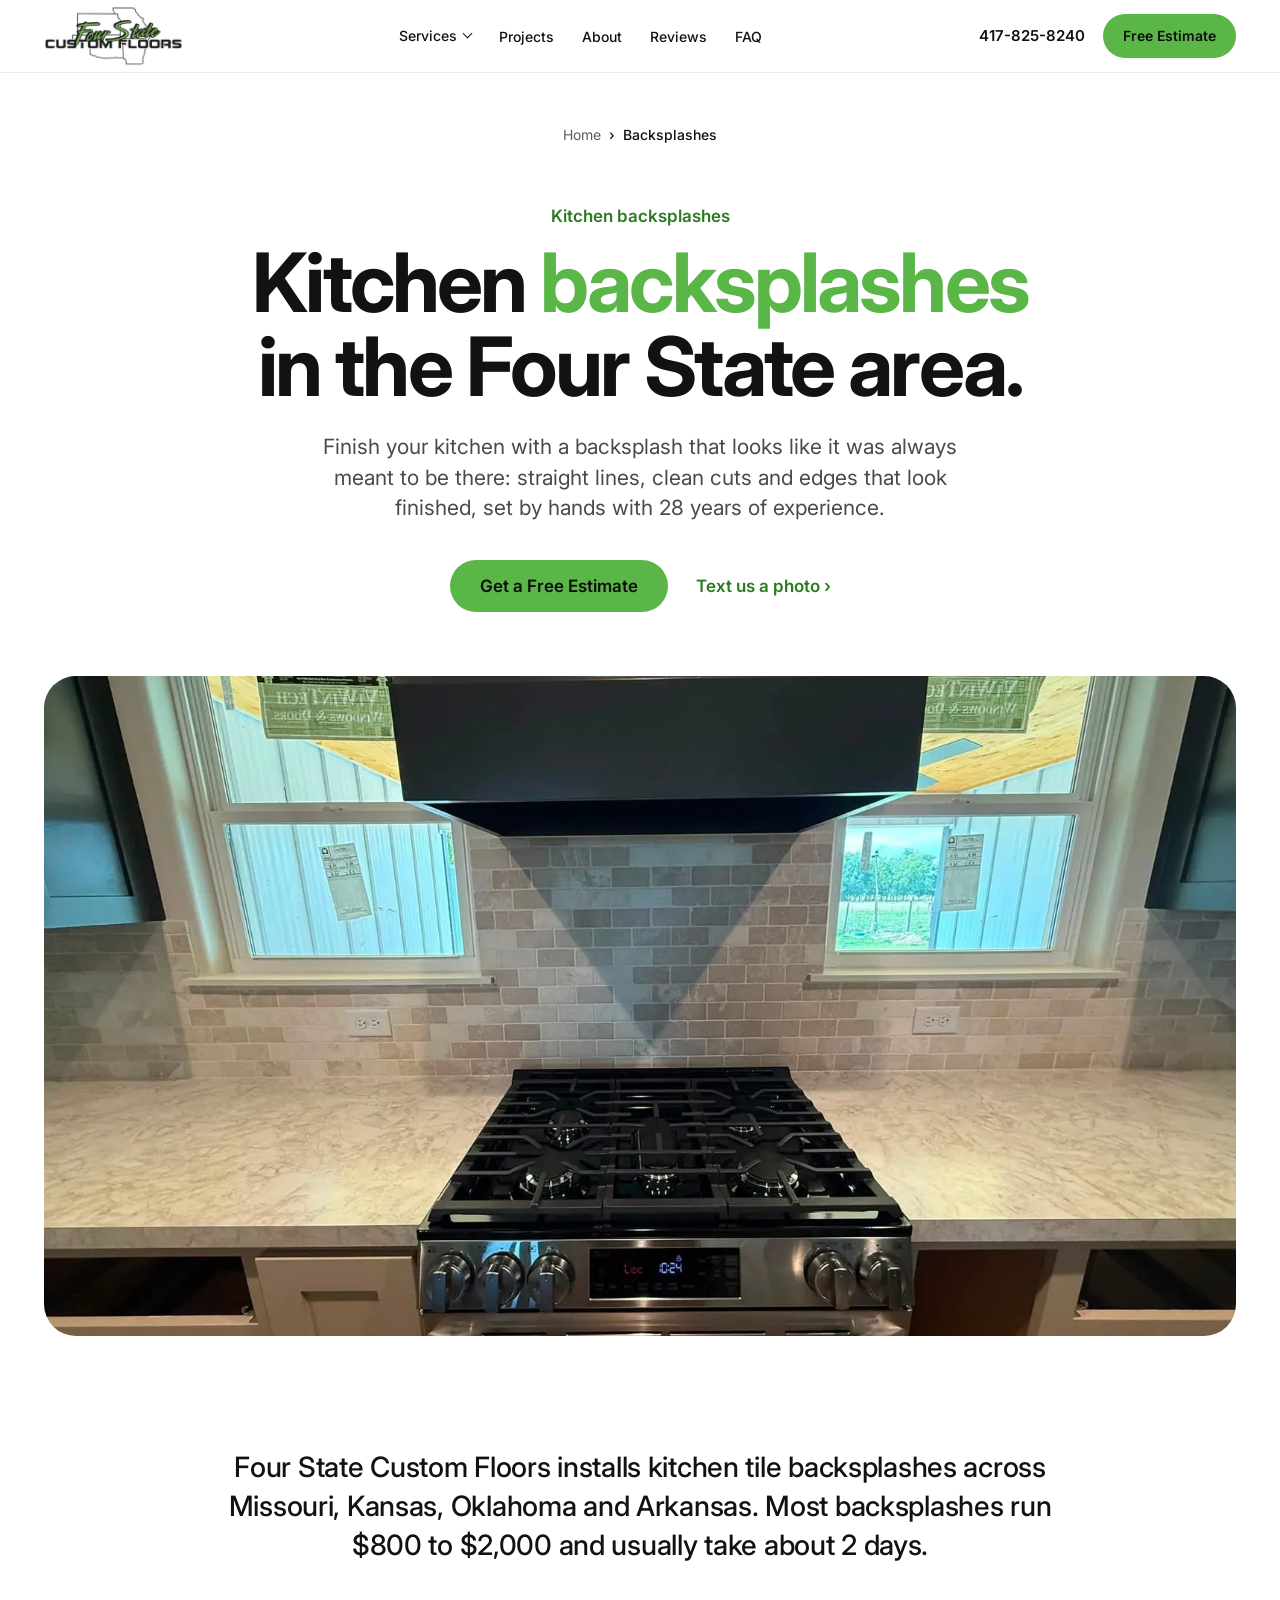
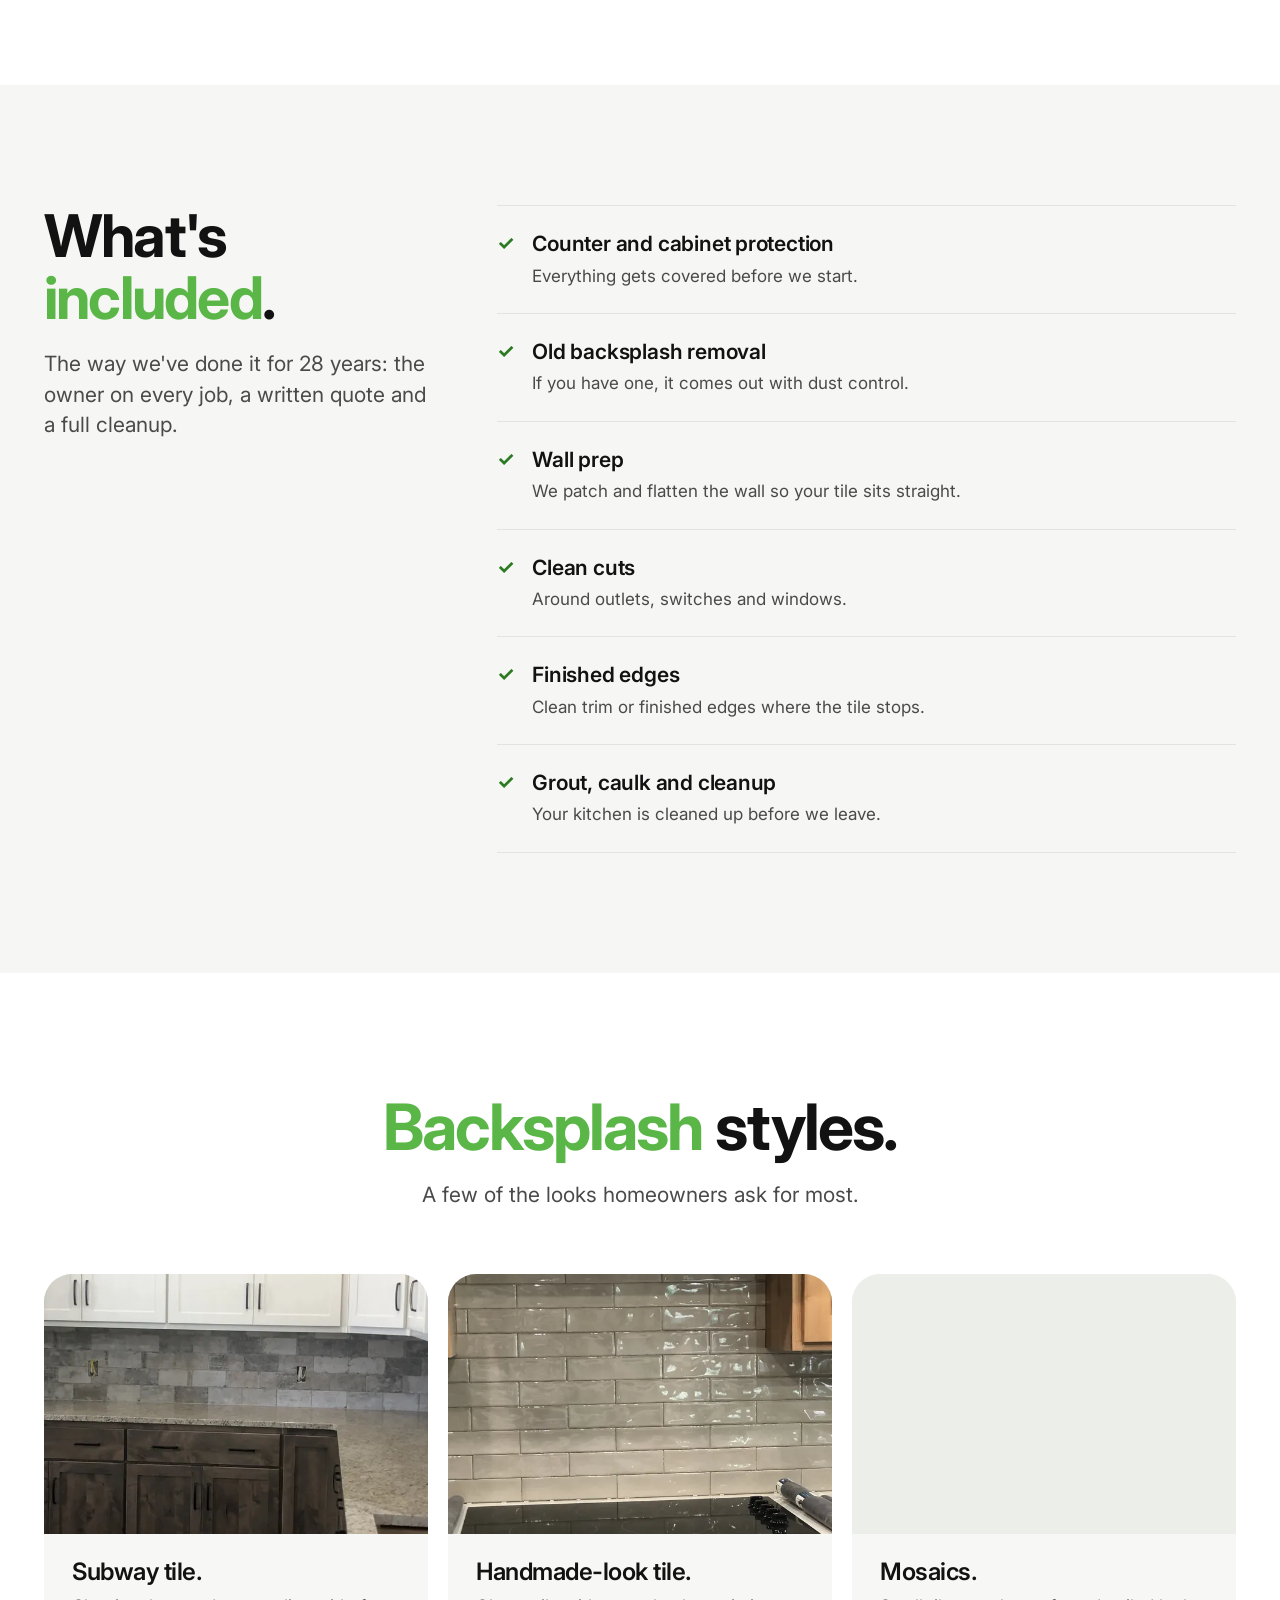
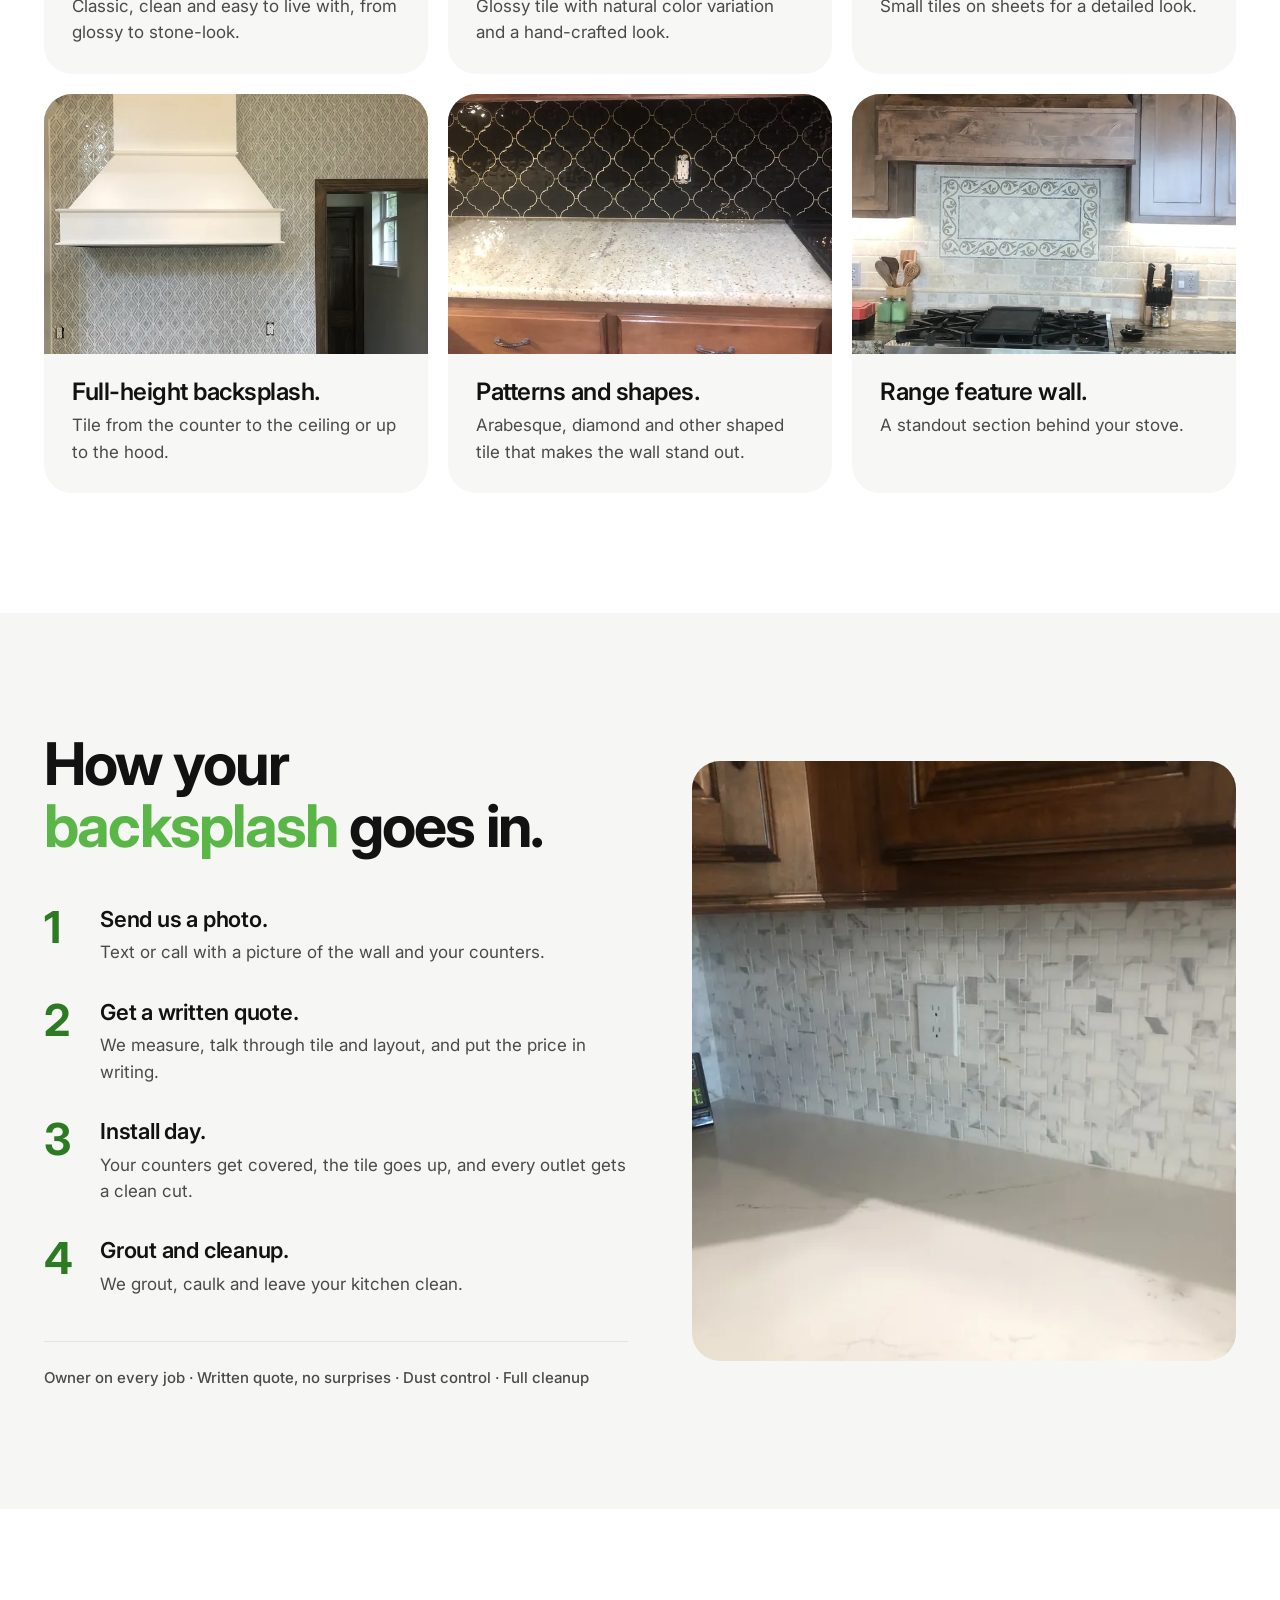
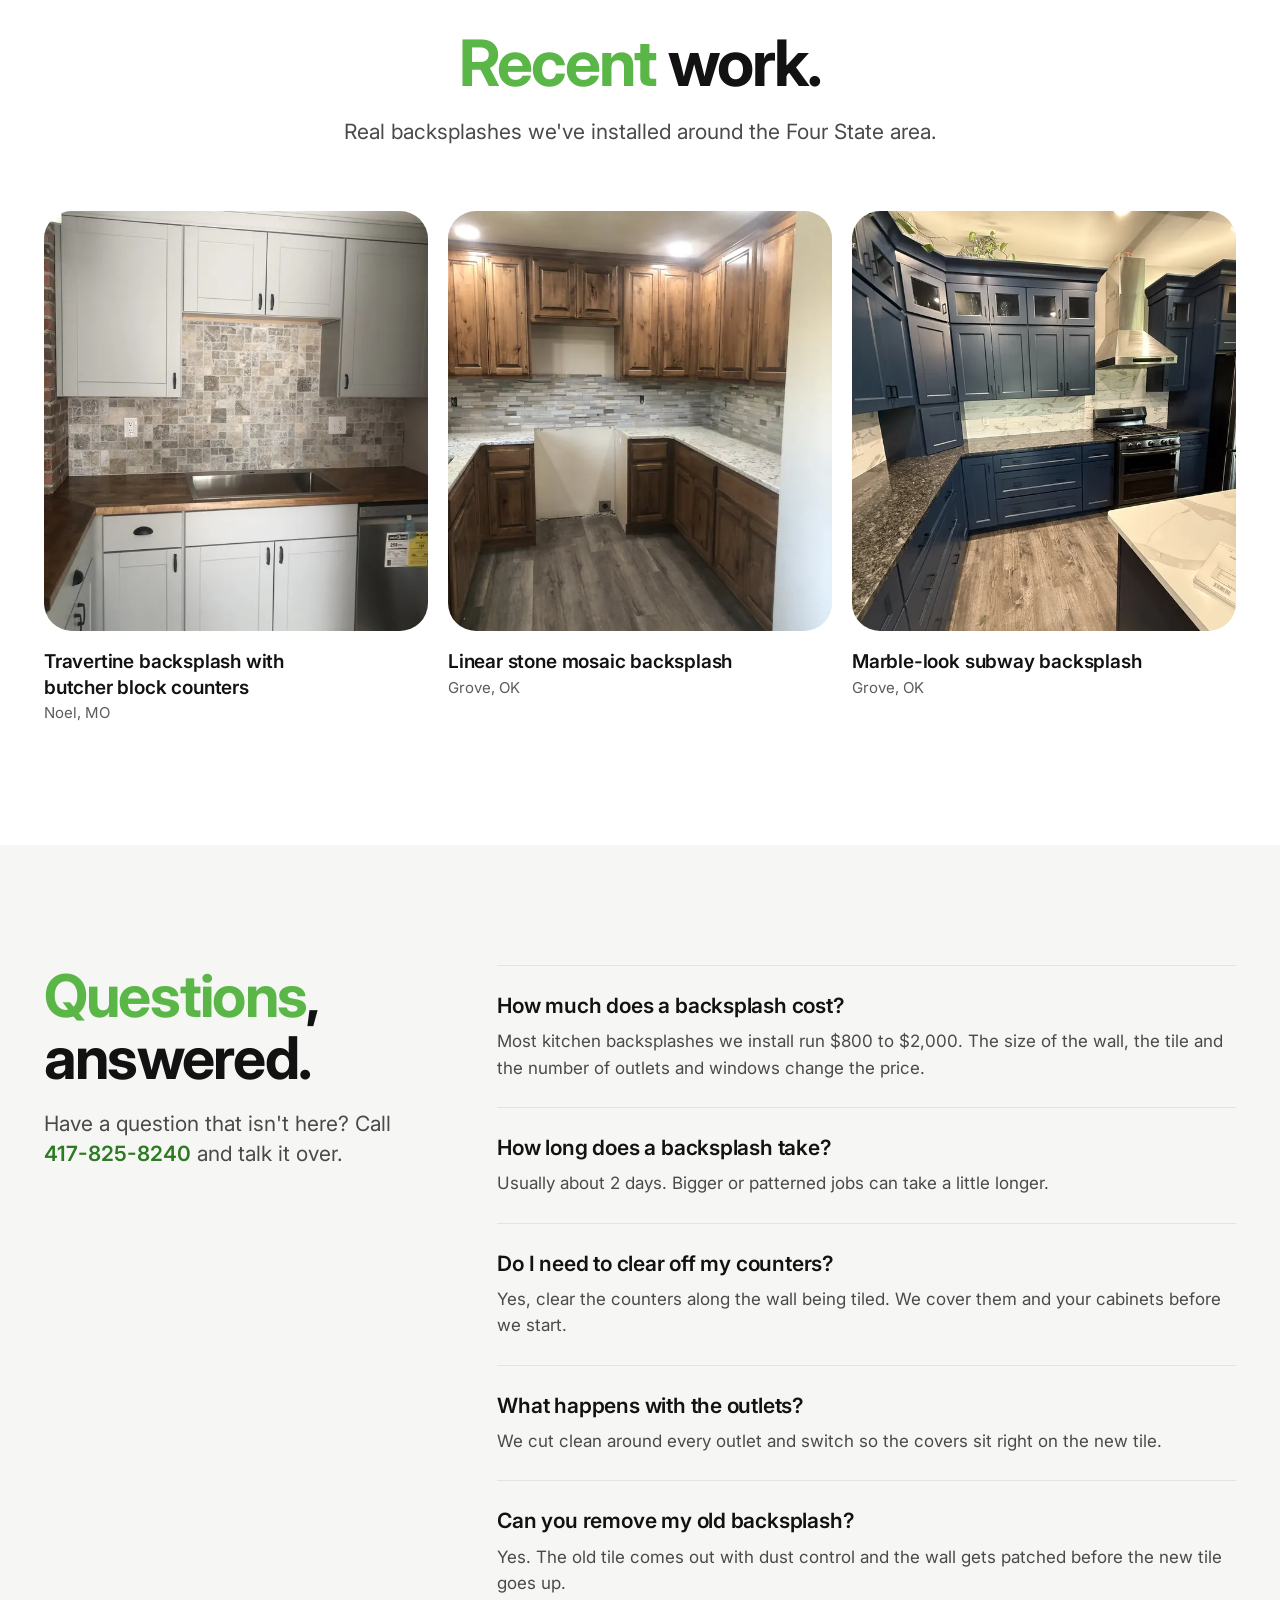
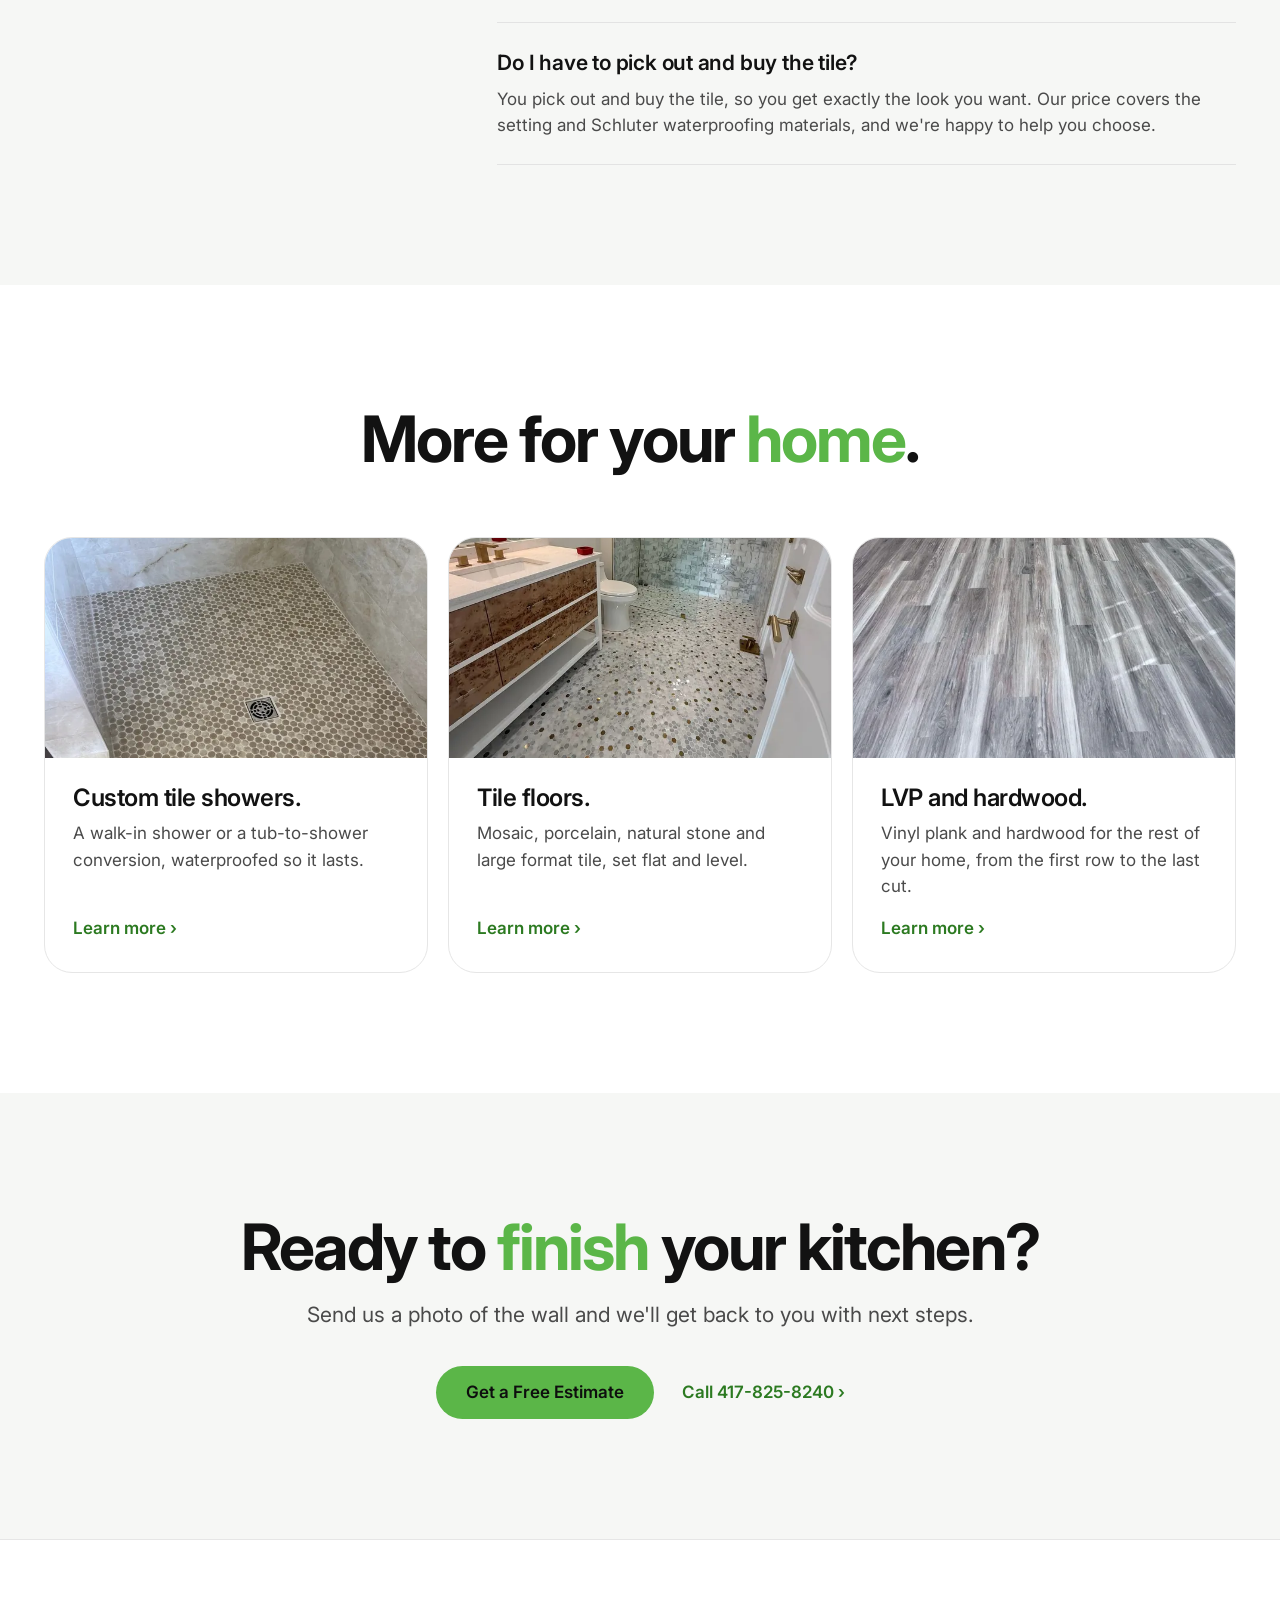
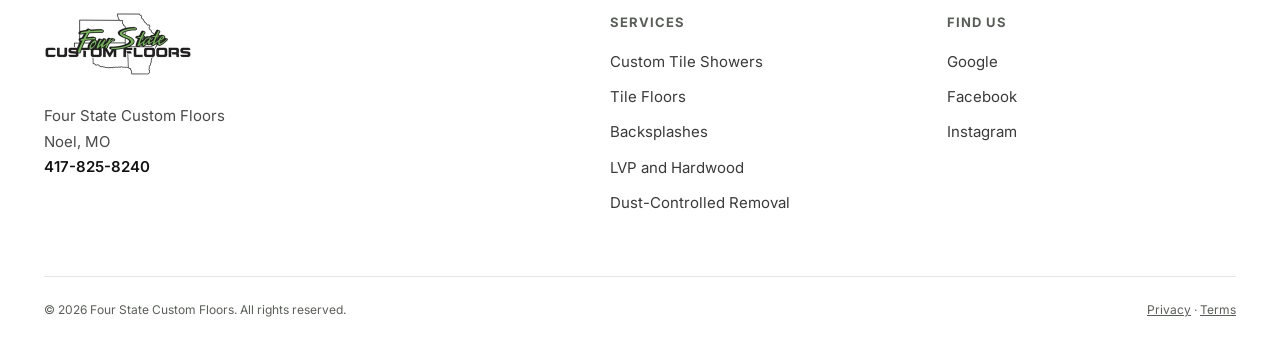
==== commit c5bf3402: "Estimate form: send leads to the Google Sheet (photos, UTMs, spam trap, success message) Co-Authored" ====
--- a/backsplashes/index.html
+++ b/backsplashes/index.html
@@ -3,8 +3,11 @@
 <head>
   <meta charset="utf-8">
   <meta name="viewport" content="width=device-width, initial-scale=1">
+  <!-- Google Analytics (GA4) -->
+  <script async src="https://www.googletagmanager.com/gtag/js?id=G-JN1SCW7LQX"></script>
+  <script>window.dataLayer=window.dataLayer||[];function gtag(){dataLayer.push(arguments);}gtag('js',new Date());gtag('config','G-JN1SCW7LQX');</script>
   <title>Kitchen Backsplash Installation | Four State Custom Floors</title>
-  <meta name="description" content="Kitchen tile backsplashes with clean cuts and finished edges across the Four State area. Written quote up front. Call 417-825-8240.">
+  <meta name="description" content="Kitchen backsplashes from $800 to $2,000, usually done in 2 days. Clean cuts, finished edges and a written quote up front. Call 417-825-8240.">
   <link rel="canonical" href="https://www.fourstatecustomfloors.com/backsplashes/">
   <link rel="icon" href="../favicon.ico" sizes="any">
   <link rel="icon" type="image/png" href="../assets/favicon-32.png">
@@ -13,21 +16,21 @@
 
   <meta property="og:type" content="website">
   <meta property="og:title" content="Kitchen Backsplash Installation | Four State Custom Floors">
-  <meta property="og:description" content="Kitchen tile backsplashes with clean cuts and finished edges across the Four State area. Written quote up front. Call 417-825-8240.">
+  <meta property="og:description" content="Kitchen backsplashes from $800 to $2,000, usually done in 2 days. Clean cuts, finished edges and a written quote up front. Call 417-825-8240.">
   <meta property="og:url" content="https://www.fourstatecustomfloors.com/backsplashes/">
   <meta property="og:site_name" content="Four State Custom Floors">
-  <!-- Share image: switch to https://www.fourstatecustomfloors.com/assets/share-image.jpg at launch -->
-  <meta property="og:image" content="https://motion-parker.github.io/FourStateCustomFloors/assets/share-image.jpg">
+  <!-- Share image: this page's hero photo, cropped to 1200x630 (assets/share-<slug>.jpg) -->
+  <meta property="og:image" content="https://www.fourstatecustomfloors.com/assets/share-backsplashes.jpg">
   <meta property="og:image:width" content="1200">
   <meta property="og:image:height" content="630">
-  <meta property="og:image:alt" content="Four State Custom Floors logo">
+  <meta property="og:image:alt" content="Stone subway tile backsplash behind a range, between two windows">
   <meta name="twitter:card" content="summary_large_image">
-  <meta name="twitter:image" content="https://motion-parker.github.io/FourStateCustomFloors/assets/share-image.jpg">
+  <meta name="twitter:image" content="https://www.fourstatecustomfloors.com/assets/share-backsplashes.jpg">
 
   <link rel="preconnect" href="https://fonts.googleapis.com">
   <link rel="preconnect" href="https://fonts.gstatic.com" crossorigin>
   <link href="https://fonts.googleapis.com/css2?family=Inter:wght@400;500;600;700&display=swap" rel="stylesheet">
-  <link rel="stylesheet" href="../assets/styles.css?v=20261116g">
+  <link rel="stylesheet" href="../assets/styles.css?v=20261117a">
 
   <script type="application/ld+json">
 {
@@ -488,6 +491,6 @@
     <a class="btn" href="../#estimate">Free Estimate</a>
   </div>
 
-  <script src="../assets/main.js?v=20261116g" defer></script>
+  <script src="../assets/main.js?v=20261117a" defer></script>
 </body>
 </html>
--- a/assets/styles.css
+++ b/assets/styles.css
@@ -380,11 +380,6 @@
 }
 .review figcaption { margin-top: 24px; font-size: 17px; font-weight: 600; }
 .review figcaption span { display: block; font-weight: 400; color: var(--color-text-quiet); font-size: 15px; }
-.review-dots { display: none; justify-content: center; gap: 2px; margin-top: 20px; }
-.js .review-dots { display: flex; }
-.review-dot { width: 44px; height: 44px; border: 0; background: none; cursor: pointer; display: flex; align-items: center; justify-content: center; padding: 0; }
-.review-dot::before { content: ""; width: 8px; height: 8px; border-radius: 50%; background: var(--color-border-strong); transition: background-color .2s ease, transform .2s ease; }
-.review-dot.is-active::before { background: var(--color-green); transform: scale(1.25); }
 .review .link-cta { margin-top: 20px; }
 
 /* ---------- FAQ ---------- */
@@ -485,6 +480,17 @@
 .upload:focus-within { outline: 2px solid var(--color-green-text); outline-offset: 2px; }
 .form-shell .fine { margin-top: 16px; }
 .form-shell .fine a { color: var(--color-green-text); }
+.hp { position: absolute; left: -9999px; width: 1px; height: 1px; overflow: hidden; }
+.form-status { margin-top: 14px; font-size: 15px; font-weight: 600; }
+.form-status:empty { display: none; }
+.form-status.is-error { color: #B42318; }
+.form-status.is-error a { color: inherit; }
+.form-shell.is-sent { display: flex; flex-direction: column; justify-content: center; text-align: center; min-height: 360px; }
+.form-done h3 { font-size: 28px; font-weight: 700; letter-spacing: -0.02em; }
+.form-done h3 .accent { color: var(--color-green); }
+.form-done p { margin-top: 12px; font-size: 17px; color: var(--color-text-body); }
+.form-done a { color: var(--color-green-text); font-weight: 600; }
+.btn[disabled] { opacity: .65; cursor: progress; }
 
 /* ---------- Service pages ---------- */
 .page-hero { padding-top: 40px; }
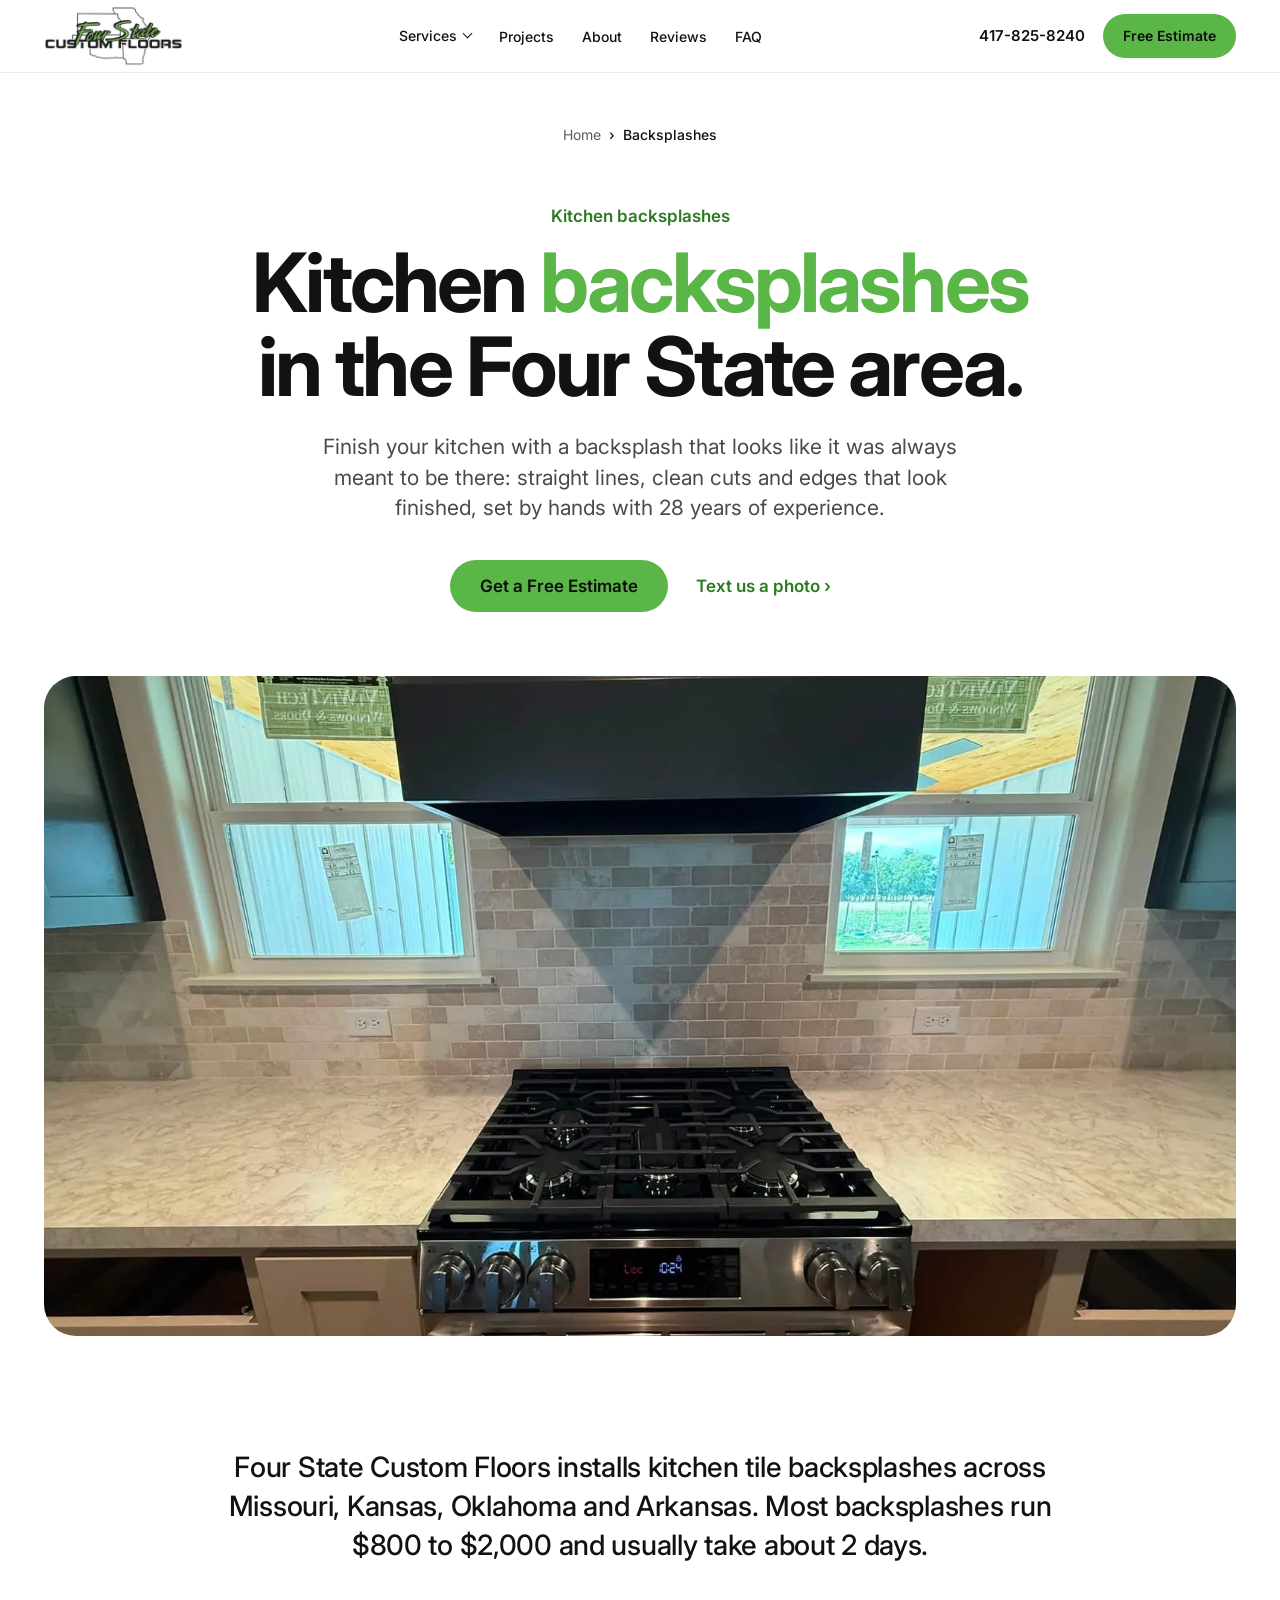
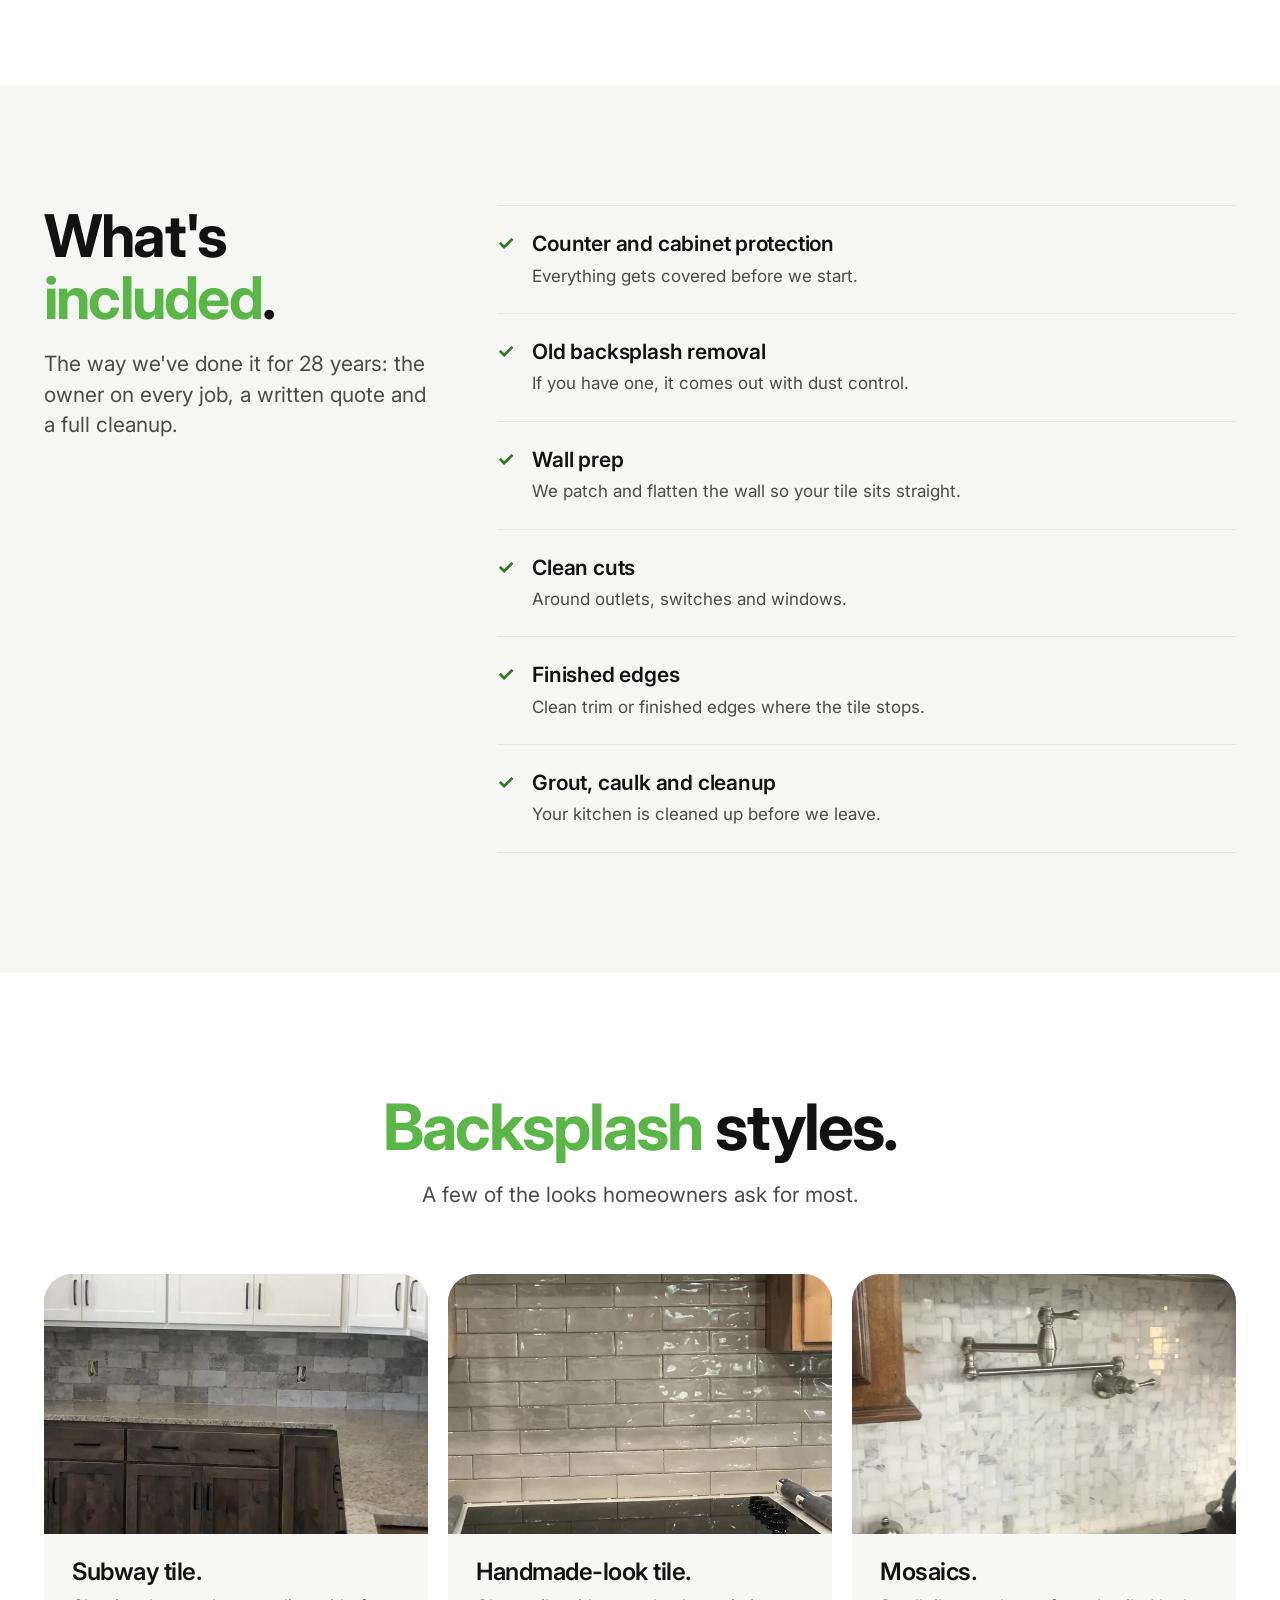
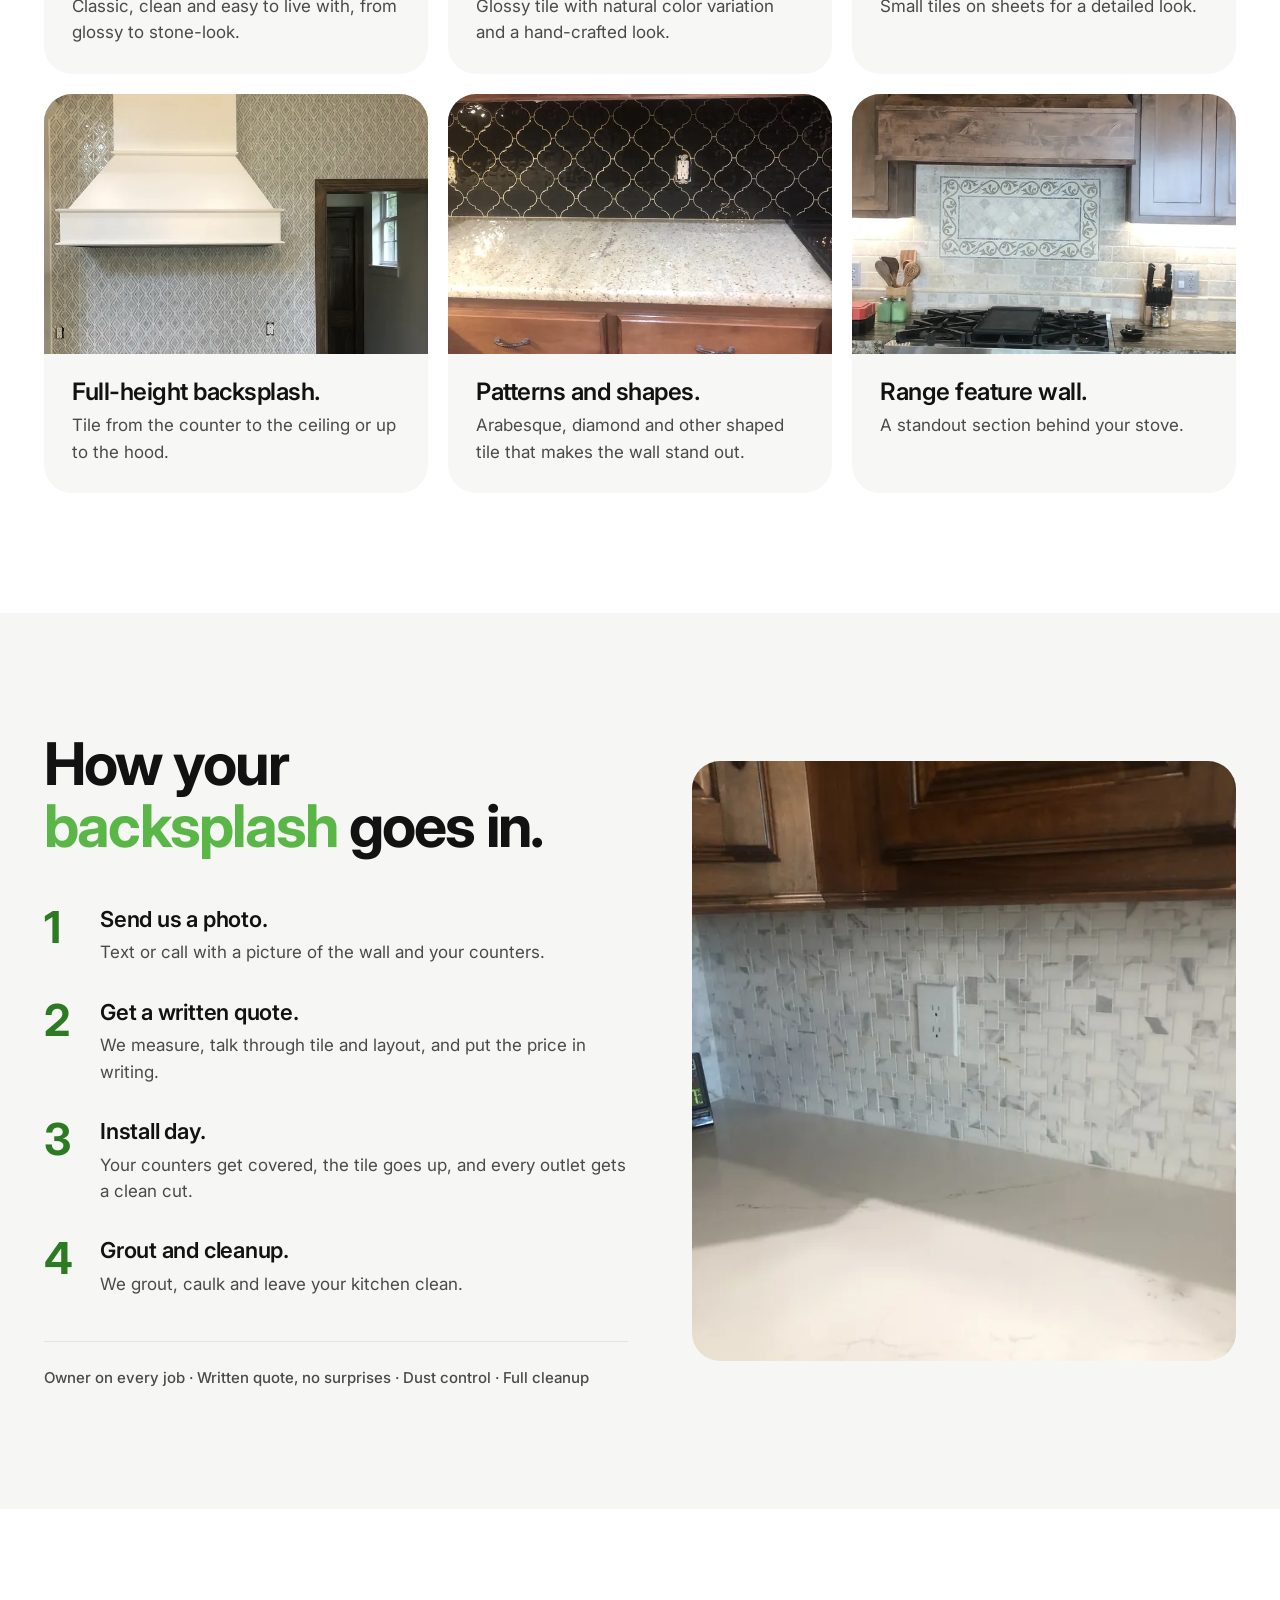
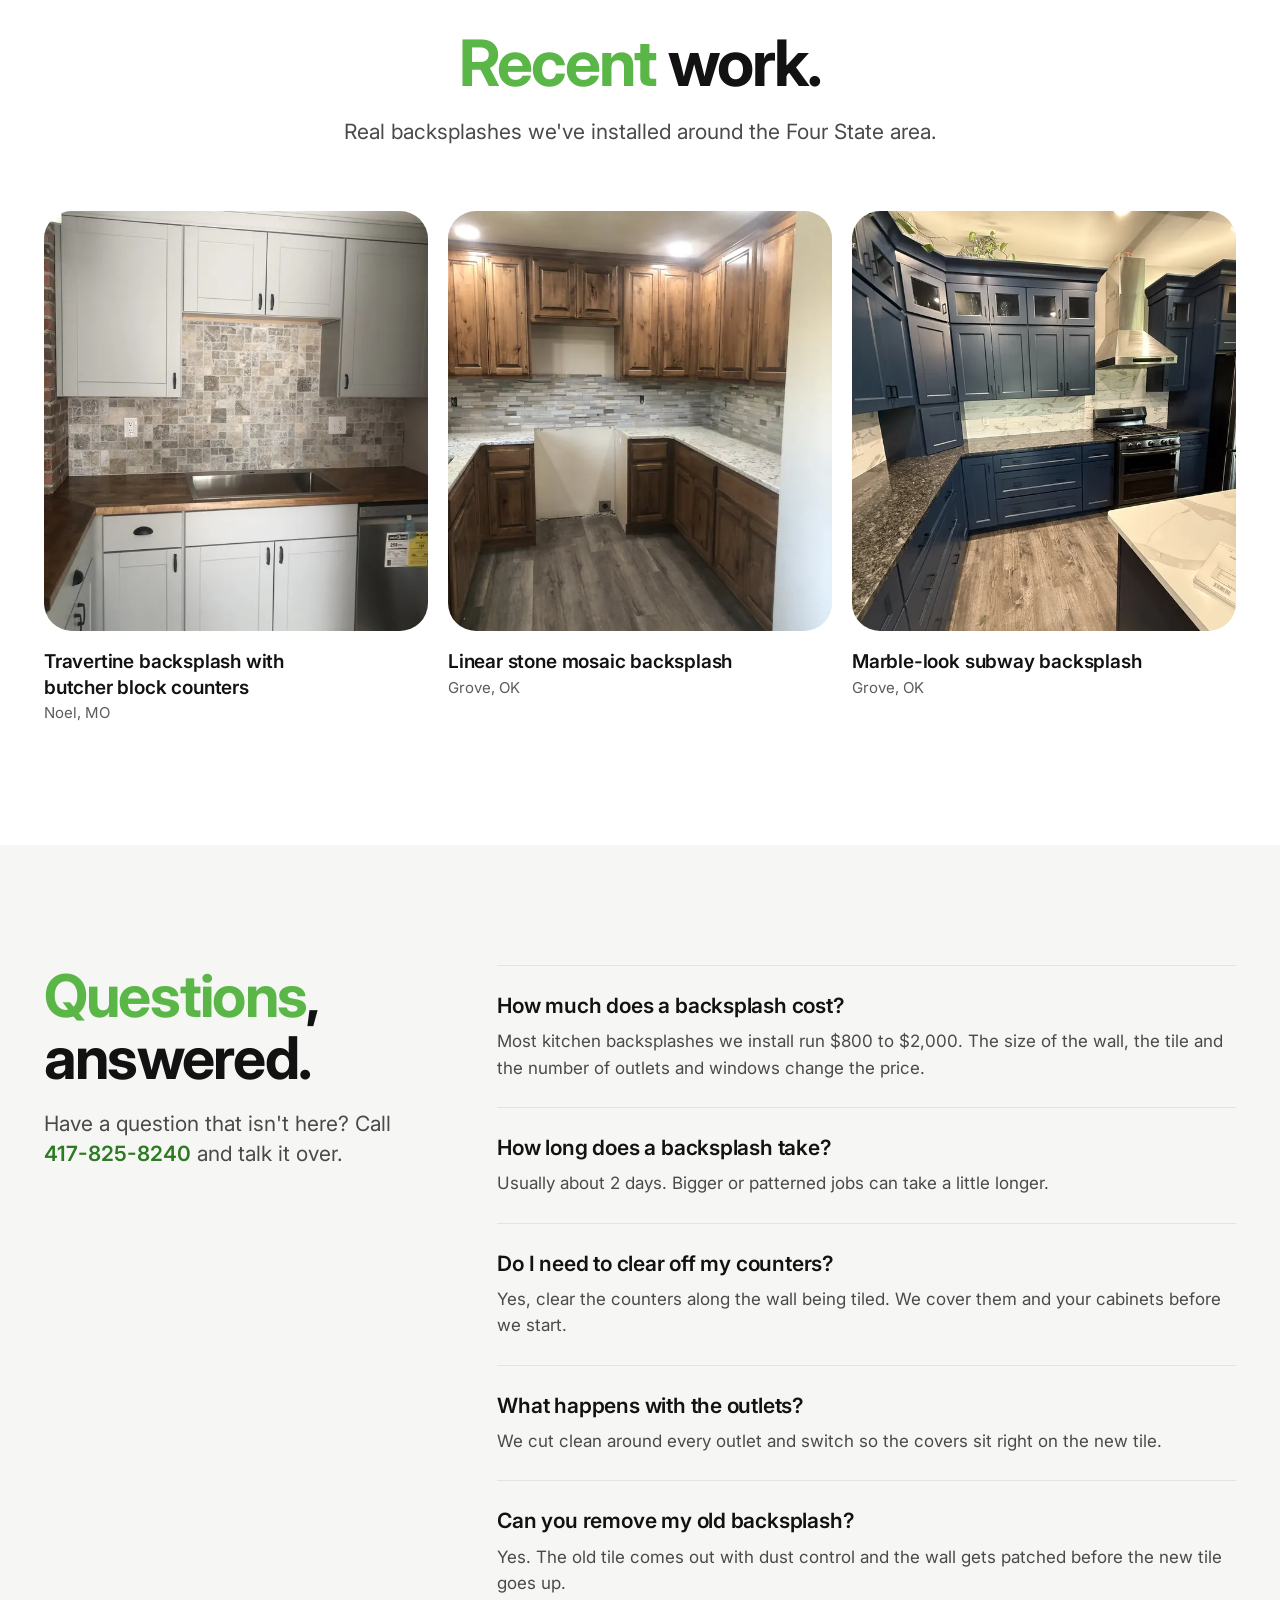
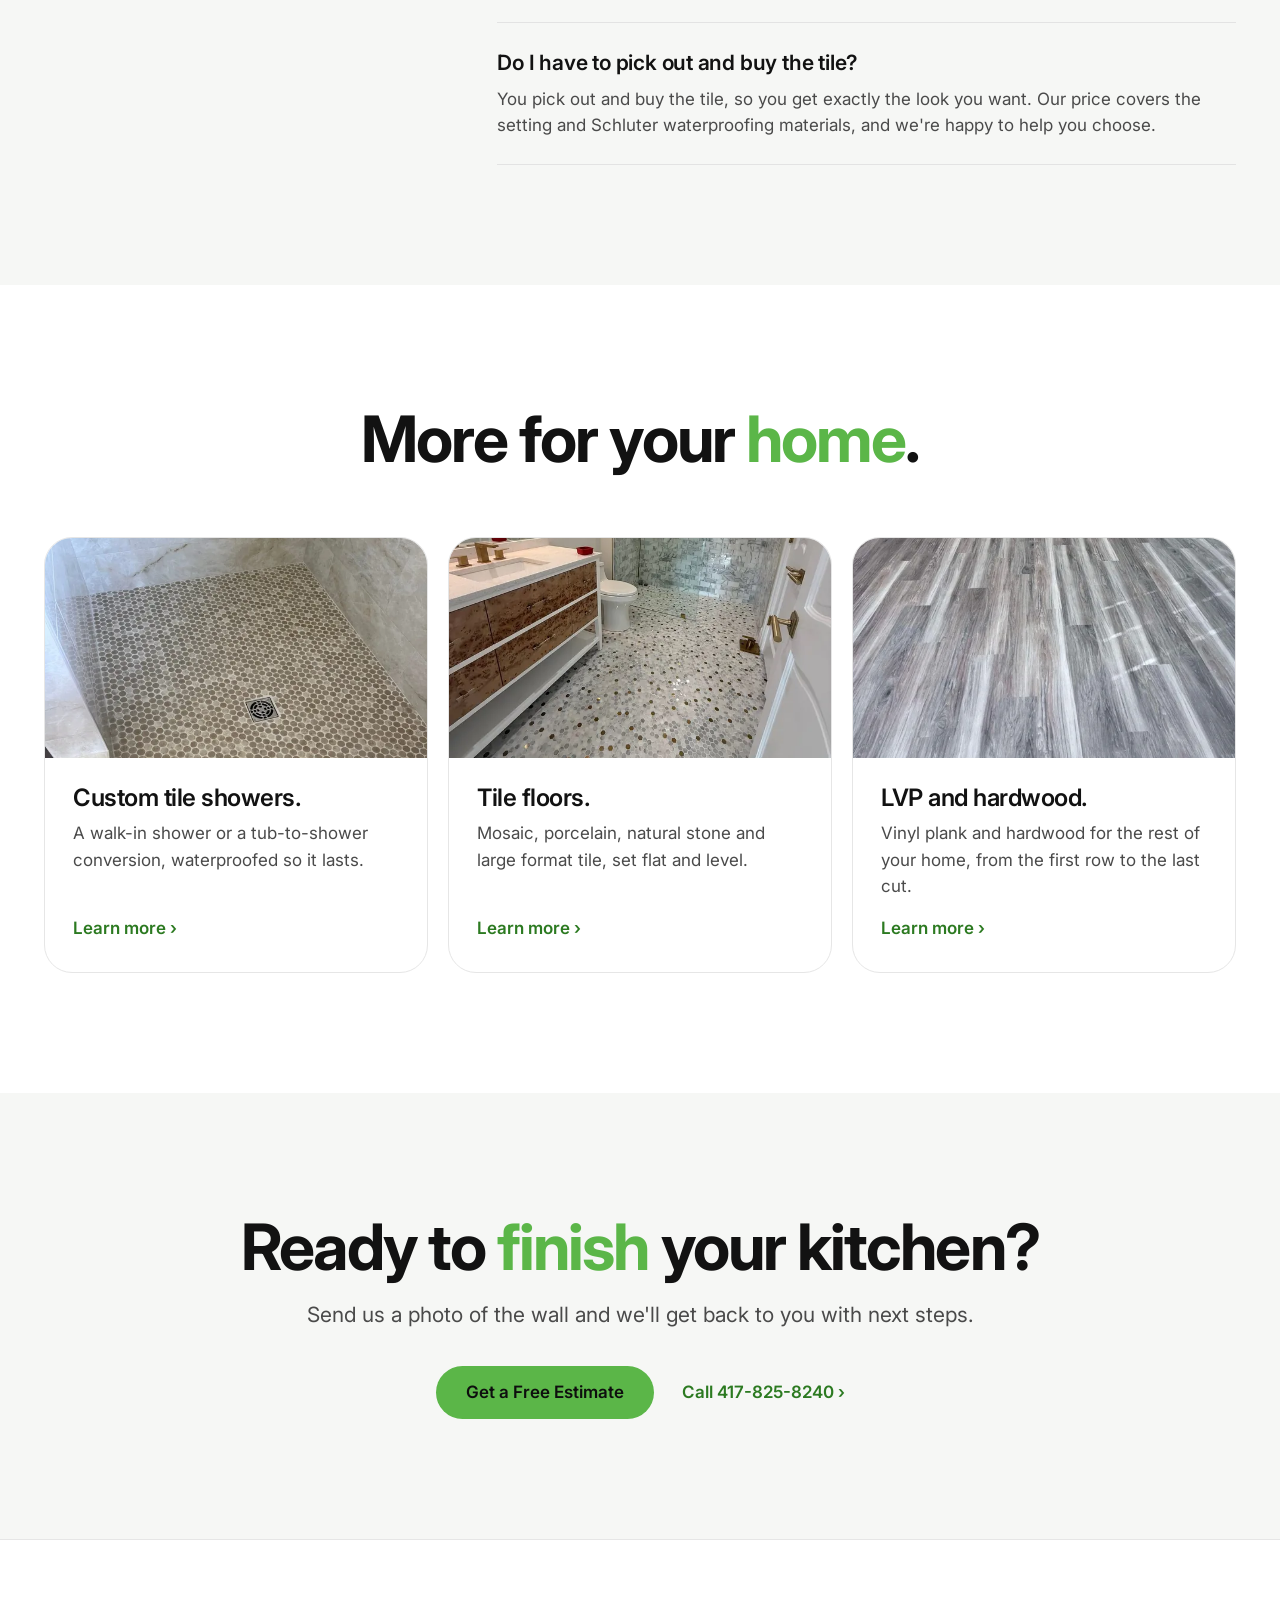
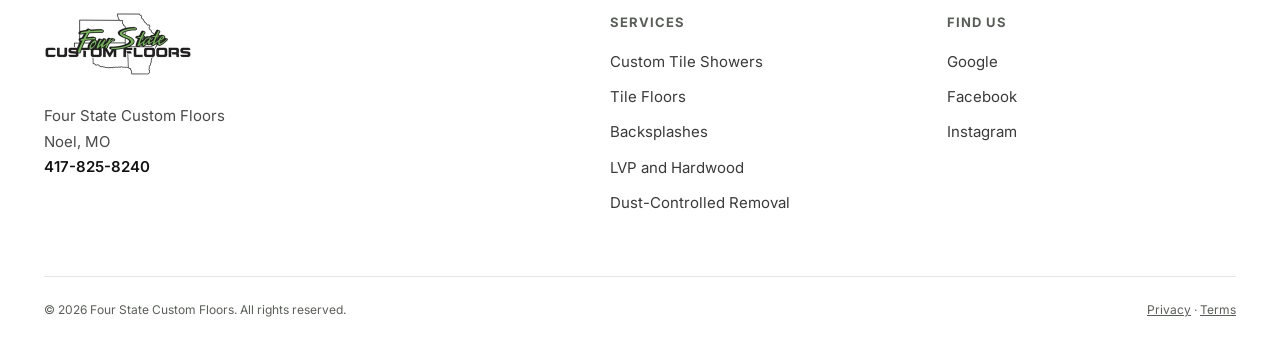
==== commit 215b7170: "Estimate form: switch to the GoHighLevel form embed Co-Authored-By: Claude Opus 5.5 <noreply@anthrop" ====
--- a/backsplashes/index.html
+++ b/backsplashes/index.html
@@ -30,7 +30,7 @@
   <link rel="preconnect" href="https://fonts.googleapis.com">
   <link rel="preconnect" href="https://fonts.gstatic.com" crossorigin>
   <link href="https://fonts.googleapis.com/css2?family=Inter:wght@400;500;600;700&display=swap" rel="stylesheet">
-  <link rel="stylesheet" href="../assets/styles.css?v=20261117a">
+  <link rel="stylesheet" href="../assets/styles.css?v=20261117b">
 
   <script type="application/ld+json">
 {
@@ -491,6 +491,6 @@
     <a class="btn" href="../#estimate">Free Estimate</a>
   </div>
 
-  <script src="../assets/main.js?v=20261117a" defer></script>
+  <script src="../assets/main.js?v=20261117b" defer></script>
 </body>
 </html>
--- a/assets/styles.css
+++ b/assets/styles.css
@@ -491,6 +491,8 @@
 .form-done p { margin-top: 12px; font-size: 17px; color: var(--color-text-body); }
 .form-done a { color: var(--color-green-text); font-weight: 600; }
 .btn[disabled] { opacity: .65; cursor: progress; }
+.form-shell--ghl { padding: 20px 16px; }
+.form-shell--ghl iframe { display: block; min-height: 600px; }
 
 /* ---------- Service pages ---------- */
 .page-hero { padding-top: 40px; }
